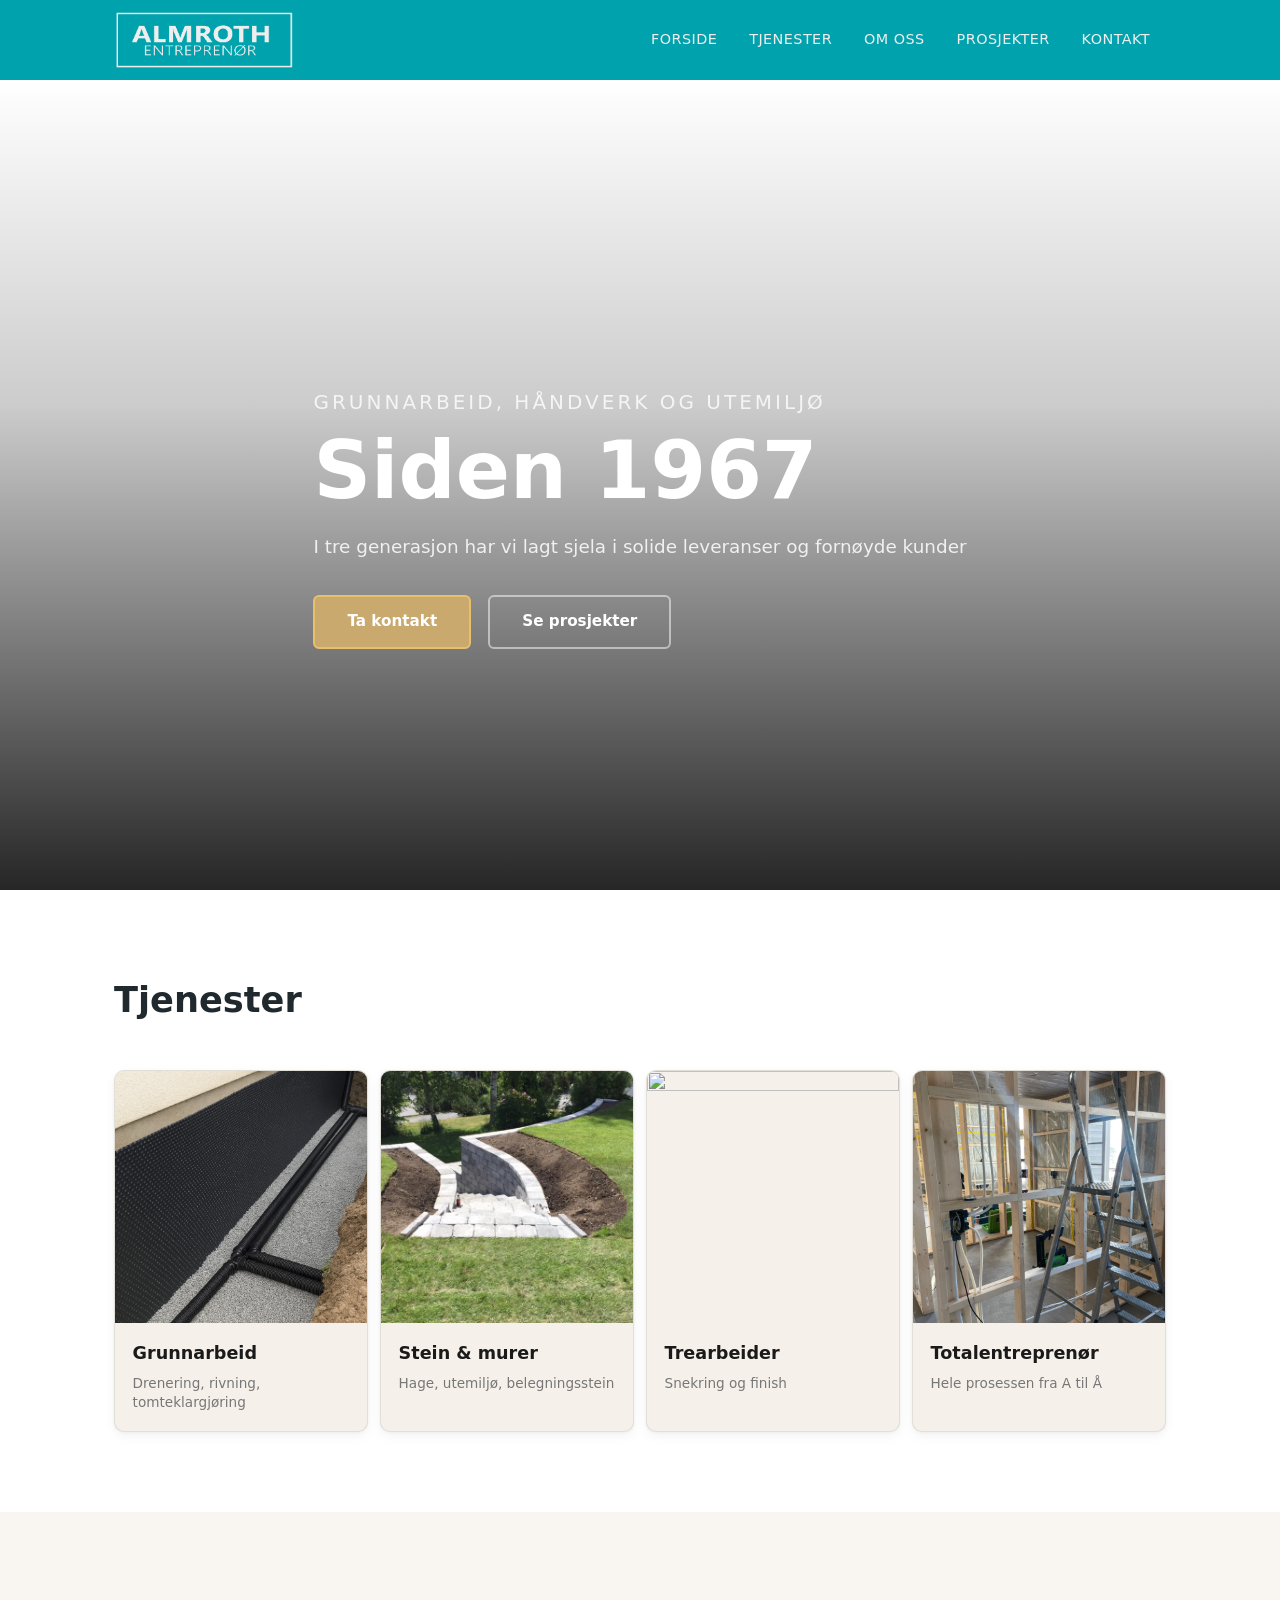
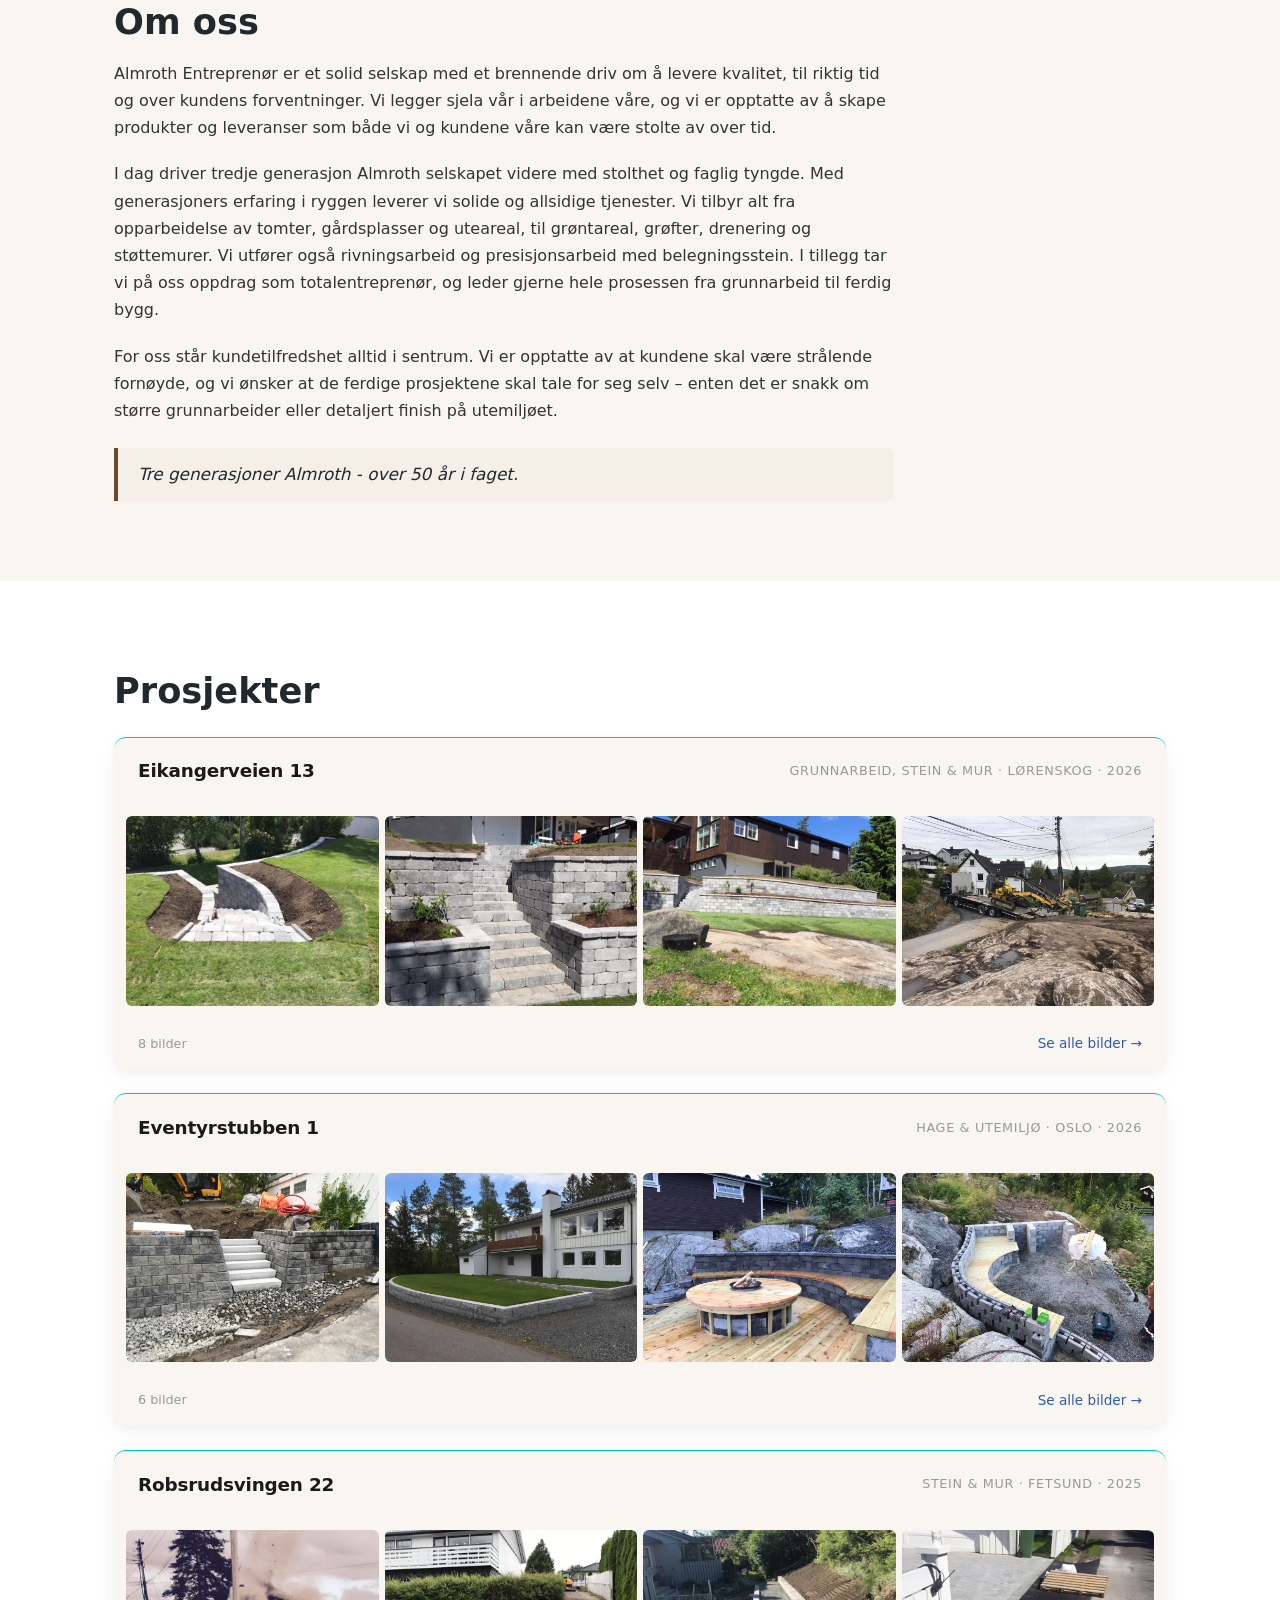
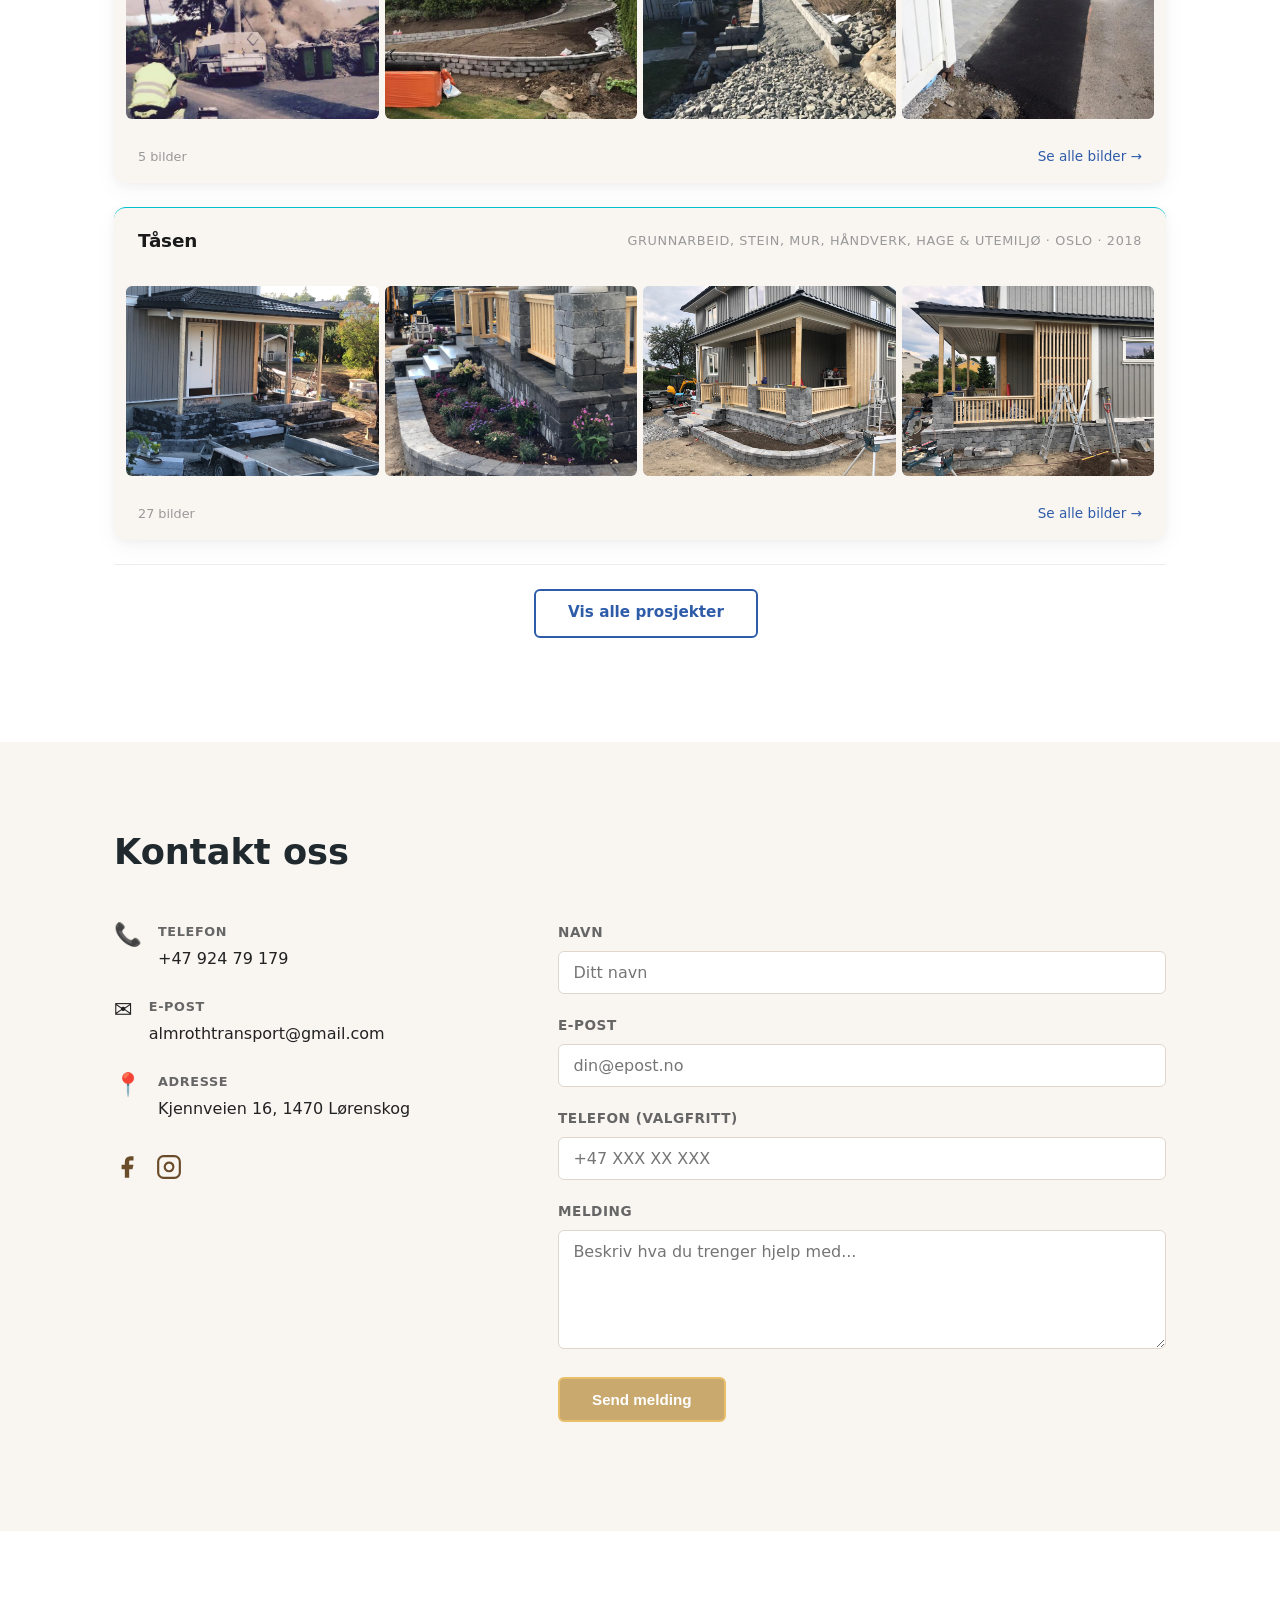
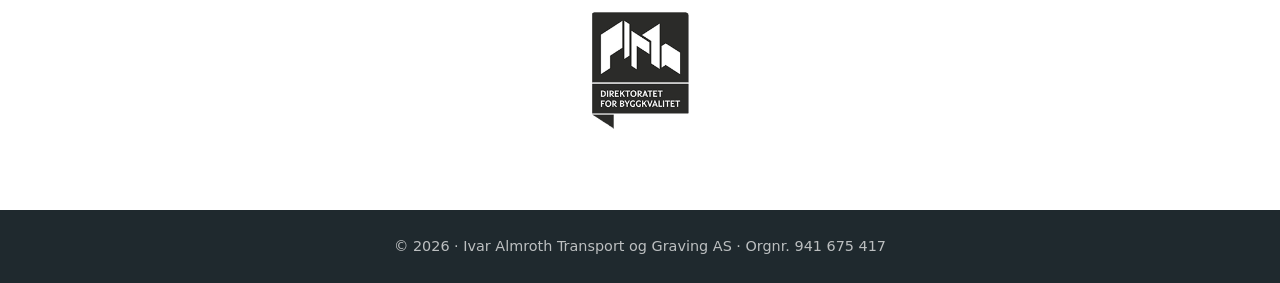
==== index.html @ 4f8df458 "småendringer servicekort" ====
<!DOCTYPE html>
<html lang="no">
<head>
  <meta charset="UTF-8" />
  <meta name="viewport" content="width=device-width, initial-scale=1.0" />
  <meta name="description" content="Almroth Entreprenør – Med over 50 år i faget" />
  <link rel="icon" type="image/png" href="favicon.png" />
  <title>Almroth Entreprenør</title>
  <link rel="stylesheet" href="style.css" />
</head>
<body>

  <div id="top" style="position:absolute;top:0;"></div>
  <header>
    <nav class="nav-inner">
      <a href="#top" class="logo-link">
        <img src="images/logo.png" alt="Almroth Entreprenør" class="logo" />
      </a>
      <button class="nav-toggle" aria-label="Åpne meny" aria-expanded="false">
        <span></span><span></span><span></span>
      </button>
      <ul class="nav-links">
        <li><a href="#top">Forside</a></li>
        <li><a href="#tjenester">Tjenester</a></li>
        <li><a href="#om-oss">Om oss</a></li>
        <li><a href="#prosjekter">Prosjekter</a></li>
        <li><a href="#kontakt">Kontakt</a></li>
      </ul>
    </nav>
  </header>

  <section class="hero">
    <div class="hero-overlay"></div>
    <div class="hero-content" style="padding-top: 6rem;">
      <p class="hero-sub">Grunnarbeid, håndverk og utemiljø</p>
      <h1>Siden 1967</h1>
      <p class="hero-desc">I tre generasjon har vi lagt sjela i solide leveranser og fornøyde kunder</p>
      <a href="#kontakt" class="btn">Ta kontakt</a>
      <a href="#prosjekter" class="btn btn-ghost">Se prosjekter</a>
    </div>
  </section>

  <section id="tjenester" class="section">
    <div class="container">
      <h2 class="section-title">Tjenester</h2>
      <div class="services-grid">
        <div class="service-card">
          <img src="images/tjeneste-drenering.jpg" alt="" />
          <div class="service-card-body">
            <h3>Grunnarbeid</h3>
            <p>Drenering, rivning, tomteklargjøring</p>
          </div>
        </div>
        <div class="service-card">
          <img src="images/tjeneste-steinogmurer.jpg" alt="" />
          <div class="service-card-body">
            <h3>Stein & murer</h3>
            <p>Hage, utemiljø, belegningsstein</p>
          </div>
        </div>
        <div class="service-card">
          <img src="images/tjeneste-trearbeider.jpg" alt="" />
          <div class="service-card-body">
            <h3>Trearbeider</h3>
            <p>Snekring og finish</p>
          </div>
        </div>
        <div class="service-card">
          <img src="images/tjeneste-totalentreprenor.jpg" alt="" />
          <div class="service-card-body">
            <h3>Totalentreprenør</h3>
            <p>Hele prosessen fra A til Å</p>
          </div>
        </div>
      </div>
  </section>

  <section id="om-oss" class="section section-alt">
    <div class="container">
      <h2 class="section-title">Om oss</h2>
      <div class="about-text">
        <p>Almroth Entreprenør er et solid selskap med et brennende driv om å levere kvalitet, til riktig tid og over kundens forventninger. Vi legger sjela vår i arbeidene våre, og vi er opptatte av å skape produkter og leveranser som både vi og kundene våre kan være stolte av over tid.</p>
        <p>I dag driver tredje generasjon Almroth selskapet videre med stolthet og faglig tyngde. Med generasjoners erfaring i ryggen leverer vi solide og allsidige tjenester. Vi tilbyr alt fra opparbeidelse av tomter, gårdsplasser og uteareal, til grøntareal, grøfter, drenering og støttemurer. Vi utfører også rivningsarbeid og presisjonsarbeid med belegningsstein. I tillegg tar vi på oss oppdrag som totalentreprenør, og leder gjerne hele prosessen fra grunnarbeid til ferdig bygg.</p>
        <p>For oss står kundetilfredshet alltid i sentrum. Vi er opptatte av at kundene skal være strålende fornøyde, og vi ønsker at de ferdige prosjektene skal tale for seg selv – enten det er snakk om større grunnarbeider eller detaljert finish på utemiljøet.</p>
        <blockquote>Tre generasjoner Almroth - over 50 år i faget.</blockquote>
      </div>
    </div>
  </section>

  <section id="prosjekter" class="section">
    <div class="container">
      <h2 class="section-title">Prosjekter</h2>
      <!-- <p class="section-sub">Utvalgte prosjekter – klikk for å se alle bilder</p> -->
      <div class="gallery" id="gallery" data-limit="4"></div>
    </div>
  </section>

  <div class="lightbox" id="lightbox" role="dialog" aria-modal="true" aria-label="Bildegalleri">
    <button class="lightbox-close" id="lb-close" aria-label="Lukk">&times;</button>
    <button class="lightbox-prev" id="lb-prev" aria-label="Forrige">&#8592;</button>
    <button class="lightbox-next" id="lb-next" aria-label="Neste">&#8594;</button>
    <div class="lightbox-img-wrap">
      <img src="" alt="" id="lb-img" />
    </div>
    <p class="lightbox-counter" id="lb-counter"></p>
  </div>

  <section id="kontakt" class="section section-alt">
    <div class="container">
      <h2 class="section-title">Kontakt oss</h2>

      <div class="contact-grid">
        <div class="contact-info">
          <div class="contact-item">
            <span class="contact-icon">📞</span>
            <div>
              <strong>Telefon</strong>
              <a href="tel:+4792021289">+47 924 79 179</a>
            </div>
          </div>
          <div class="contact-item">
            <span class="contact-icon">✉️</span>
            <div>
              <strong>E-post</strong>
              <a href="mailto:almrothtransport@gmail.com">almrothtransport@gmail.com</a>
            </div>
          </div>
          <div class="contact-item">
            <span class="contact-icon">📍</span>
            <div>
              <strong>Adresse</strong>
              <span>Kjennveien 16, 1470 Lørenskog</span>
            </div>
          </div>
          <div class="social-links">
            <a href="https://www.facebook.com/Ivar-Almroth-TransportGraving-AS-516484105173394/" target="_blank" rel="noopener" aria-label="Facebook">
              <svg viewBox="0 0 24 24" width="26" height="26" fill="currentColor"><path d="M18 2h-3a5 5 0 0 0-5 5v3H7v4h3v8h4v-8h3l1-4h-4V7a1 1 0 0 1 1-1h3z"/></svg>
            </a>
            <a href="https://www.facebook.com/Ivar-Almroth-TransportGraving-AS-516484105173394/" target="_blank" rel="noopener" aria-label="Instagram">
              <svg viewBox="0 0 24 24" width="26" height="26" fill="none" stroke="currentColor" stroke-width="2"><rect x="2" y="2" width="20" height="20" rx="5"/><path d="M16 11.37A4 4 0 1 1 12.63 8 4 4 0 0 1 16 11.37z"/><line x1="17.5" y1="6.5" x2="17.51" y2="6.5"/></svg>
            </a>
          </div>
        </div>

        <form class="contact-form" id="contact-form"
              action="https://formspree.io/f/xkoerqbj"
              method="POST">
          <div class="form-group">
            <label for="name">Navn</label>
            <input type="text" id="name" name="name" required placeholder="Ditt navn" />
          </div>
          <div class="form-group">
            <label for="email">E-post</label>
            <input type="email" id="email" name="email" required placeholder="din@epost.no" />
          </div>
          <div class="form-group">
            <label for="phone">Telefon (valgfritt)</label>
            <input type="tel" id="phone" name="phone" placeholder="+47 XXX XX XXX" />
          </div>
          <div class="form-group">
            <label for="message">Melding</label>
            <textarea id="message" name="message" required rows="5"
              placeholder="Beskriv hva du trenger hjelp med..."></textarea>
  </div>
        <button type="submit" class="btn btn-full">Send melding</button>
          <p class="form-status" id="form-status"></p>
        </form>
      </div>

    </div>
  </section>

<section class="section" style="text-align: center;">
  <div class="container" style="display: flex; justify-content: center; align-items: center; gap: 2rem; flex-wrap: wrap;">
    <img src="images/DfB.png" alt="Direktoratet for Byggkvalitet"
         style="max-width: 100px; width: 100%; border-radius: 8px;" />
    <!-- <img src="images/miljofyrtarn.png" alt="Miljøfyrtårn"
         style="max-width: 100px; width: 100%; border-radius: 8px;" />
    <img src="images/gazelle.png" alt="Gazelle"
         style="max-width: 100px; width: 100%; border-radius: 8px;" /> -->
  </div>
</section>

  <footer class="footer">
    <div class="container">
      <p>&copy; <span id="year"></span> &middot; Ivar Almroth Transport og Graving AS &middot; Orgnr. 941 675 417</p>
    </div>
  </footer>

  <script src="gallery.js"></script>
  <script src="main.js"></script>
</body>
</html>
---- style.css ----
*, *::before, *::after { box-sizing: border-box; margin: 0; padding: 0; }

:root {
  --brown: #6b4c2a;
  --brown-dark: #1F292E;
  --brown-light: #f5efe8;
  --text: #222;
  --text-muted: #666;
  --bg-alt: #f9f6f2;
  --border: #e0d6cc;
  --radius: 6px;
  --max-w: 1100px;
}

html { scroll-behavior: smooth; }

body {
  font-family: 'Segoe UI', system-ui, sans-serif;
  color: var(--text);
  line-height: 1.7;
  font-size: 16px;
}

/* ── NAV ── */
header {
  position: sticky;
  top: 0;
  z-index: 100;
  background: #00A3AD; /*Tidl. #308287*/
  border-bottom: none;
}
.nav-inner {
  max-width: var(--max-w);
  margin: 0 auto;
  padding: 0 1.5rem;
  display: flex;
  align-items: center;
  gap: 2rem;
  height: 80px;
}
.logo { height: 60px; width: auto; display: block; }
.nav-links {
  display: flex;
  gap: 0;
  list-style: none;
  margin-left: auto;
}
.nav-links a {
  display: block;
  padding: 0.5rem 1rem;
  text-decoration: none;
  color: #eeeeee;
  font-size: 0.9rem;
  font-weight: 500;
  letter-spacing: 0.03em;
  text-transform: uppercase;
  border-bottom: 2px solid transparent;
  transition: color 0.2s, border-color 0.2s;
}
.nav-links a:hover { color: #fff; }
.nav-links a.active {
  color: #fff;
  border-bottom-color: #e8c06b ;
}
.nav-toggle {
  display: none;
  flex-direction: column;
  gap: 5px;
  background: none;
  border: none;
  cursor: pointer;
  margin-left: auto;
  padding: 4px;
}
.nav-toggle span {
  display: block;
  width: 24px;
  height: 2px;
  background: var(--text);
  border-radius: 2px;
  transition: all 0.3s;
}

/* ── HERO ── */
.hero {
  position: relative;
  min-height: 90vh;
  display: flex;
  align-items: center;
  background: url('images/hero.png') center/cover no-repeat;
  background-attachment: fixed;
}
.hero-overlay {
  position: absolute;
  inset: 0;
  background: linear-gradient(to top, rgba(0,0,0,0.85) 0%, rgba(0,0,0,0.2) 60%, rgba(0,0,0,0.0) 100%);
}
.hero-content {
  position: relative;
  z-index: 1;
  max-width: var(--max-w);
  margin: 0 auto;
  padding: 2rem 1.5rem;
  color: #fff;
}
.hero-sub {
  font-size: 1.25rem;
  letter-spacing: 0.15em;
  text-transform: uppercase;
  opacity: 0.8;
  margin-bottom: 0.5rem;
}
.hero-content h1 {
  font-size: clamp(2.5rem, 7vw, 5rem);
  font-weight: 700;
  line-height: 1.1;
  margin-bottom: 1rem;
}
.hero-desc {
  font-size: 1.15rem;
  opacity: 0.85;
  margin-bottom: 2rem;
}

/* ── BUTTONS ── */
.btn {
  display: inline-block;
  padding: 0.75rem 2rem;
  background: #c9a96e;
  color: #fff;
  text-decoration: none;
  border-radius: var(--radius);
  font-weight: 600;
  font-size: 0.95rem;
  border: 2px solid #e8c06b;
  cursor: pointer;
  transition: background 0.2s, transform 0.1s;
}
.btn:hover { background: #b8935a; border-color: #b8935a; }

.btn-ghost {
  background: transparent;
  color: #fff;
  border-color: rgba(255,255,255,0.5);
  margin-left: 0.75rem;
}
.btn-ghost:hover {
  background: rgba(255,255,255,0.1);
  border-color: rgba(255,255,255,0.8);
}

/* ── SECTIONS ── */
.section { padding: 5rem 0; }
.section-alt { background: var(--bg-alt); }
.container { max-width: var(--max-w); margin: 0 auto; padding: 0 1.5rem; }
.section-title {
  font-size: clamp(1.6rem, 3vw, 2.2rem);
  font-weight: 700;
  margin-bottom: 0.5rem;
  color: var(--brown-dark);
}
.section-sub {
  color: var(--text-muted);
  margin-bottom: 2.5rem;
  font-size: 0.95rem;
}

/* ── SERVICES ── */
.services-grid {
  display: grid;
  grid-template-columns: repeat(4, 1fr);
  gap: 12px;
  margin-top: 2.5rem;
}
.service-card {
  border-radius: 10px;
  overflow: hidden;
  background: #f5f1ea;
  border: 1px solid rgba(0,0,0,0.08);
  display: flex;
  flex-direction: column;
  transition: transform 0.2s, box-shadow 0.2s;
  box-shadow: 0 1px 3px rgba(0,0,0,0.04), 0 4px 12px rgba(0,0,0,0.05);
}
.service-card:hover {
  transform: translateY(-3px);
  box-shadow: 0 8px 20px rgba(0,0,0,0.08);
}
.service-card img {
  width: 100%;
  aspect-ratio: 1/1; /* var: 4/3 */
  object-fit: cover;
  display: block;
}
.service-card-body {
  padding: 1rem 1.1rem 1.2rem;
}
.service-card-body h3 {
  font-size: 1.1rem;
  font-weight: 600;
  color: #1a1a1a;
  margin: 0 0 0.3rem;
}
.service-card-body p {
  font-size: 0.85rem;
  color: #777;
  margin: 0;
  line-height: 1.4;
}

/* ── ABOUT ── */
.about-text { max-width: 780px; }
.about-text p { margin-bottom: 1.2rem; color: #333; }
blockquote {
  border-left: 4px solid var(--brown);
  padding: 0.75rem 1.25rem;
  margin-top: 1.5rem;
  font-style: italic;
  color: var(--brown-dark);
  background: var(--brown-light);
  border-radius: 0 var(--radius) var(--radius) 0;
  font-size: 1.05rem;
}

/* ── GALLERY ── */
.gallery {
  display: grid;
  grid-template-columns: repeat(auto-fill, minmax(240px, 1fr));
  gap: 12px;
  margin-top: 1rem;
}
.gallery-item {
  aspect-ratio: 4/3;
  overflow: hidden;
  border-radius: var(--radius);
  cursor: pointer;
  background: var(--border);
}
.gallery-item img {
  width: 100%;
  height: 100%;
  object-fit: cover;
  display: block;
  transition: transform 0.35s ease, opacity 0.2s;
}
.gallery-item:hover img { transform: scale(1.06); }

/* ── LIGHTBOX ── */
.lightbox {
  display: none;
  position: fixed;
  inset: 0;
  z-index: 1000;
  background: rgba(0,0,0,0.92);
  align-items: center;
  justify-content: center;
  flex-direction: column;
}
.lightbox.open { display: flex; }
.lightbox-img-wrap {
  max-width: 90vw;
  max-height: 80vh;
  display: flex;
  align-items: center;
  justify-content: center;
}
.lightbox-img-wrap img {
  max-width: 90vw;
  max-height: 80vh;
  object-fit: contain;
  border-radius: var(--radius);
}
.lightbox-close {
  position: absolute;
  top: 1rem; right: 1.5rem;
  background: none; border: none;
  color: #fff; font-size: 2.5rem;
  cursor: pointer; line-height: 1;
  opacity: 0.8;
}
.lightbox-close:hover { opacity: 1; }
.lightbox-prev, .lightbox-next {
  position: absolute;
  top: 50%; transform: translateY(-50%);
  background: rgba(255,255,255,0.15);
  border: none; color: #fff;
  font-size: 1.8rem;
  padding: 0.6rem 1rem;
  cursor: pointer;
  border-radius: var(--radius);
  transition: background 0.2s;
}
.lightbox-prev:hover, .lightbox-next:hover { background: rgba(255,255,255,0.3); }
.lightbox-prev { left: 1rem; }
.lightbox-next { right: 1rem; }
.lightbox-counter {
  color: rgba(255,255,255,0.6);
  font-size: 0.9rem;
  margin-top: 0.75rem;
}

/* ── CONTACT ── */
.contact-grid {
  display: grid;
  grid-template-columns: 1fr 1.6fr;
  gap: 4rem;
  margin-top: 2.5rem;
}
.contact-info { display: flex; flex-direction: column; gap: 1.5rem; }
.contact-item { display: flex; align-items: flex-start; gap: 1rem; }
.contact-icon { font-size: 1.4rem; line-height: 1; margin-top: 2px; }
.contact-item strong { display: block; font-size: 0.8rem; text-transform: uppercase; letter-spacing: 0.05em; color: var(--text-muted); margin-bottom: 2px; }
.contact-item a, .contact-item span { color: var(--text); text-decoration: none; }
.contact-item a:hover { color: var(--brown); }
.social-links { display: flex; gap: 1rem; margin-top: 0.5rem; }
.social-links a { color: var(--brown); transition: opacity 0.2s; }
.social-links a:hover { opacity: 0.7; }

.form-group { margin-bottom: 1.25rem; }
.form-group label {
  display: block;
  font-size: 0.85rem;
  font-weight: 600;
  margin-bottom: 0.4rem;
  color: var(--text-muted);
  text-transform: uppercase;
  letter-spacing: 0.04em;
}
.form-group input,
.form-group textarea {
  width: 100%;
  padding: 0.7rem 0.9rem;
  border: 1px solid var(--border);
  border-radius: var(--radius);
  font-size: 1rem;
  font-family: inherit;
  background: #fff;
  transition: border-color 0.2s;
  resize: vertical;
}
.form-group input:focus,
.form-group textarea:focus {
  outline: none;
  border-color: var(--brown);
  box-shadow: 0 0 0 3px rgba(107,76,42,0.12);
}
.form-status {
  margin-top: 0.75rem;
  font-size: 0.9rem;
  color: green;
  min-height: 1.2em;
}
.form-status.error { color: #c0392b; }

/* ── FOOTER ── */
.footer {
  background: var(--brown-dark);
  color: rgba(255,255,255,0.7);
  text-align: center;
  padding: 1.5rem;
  font-size: 0.9rem;
}

/* ── MOBILE ── */
@media (max-width: 768px) {
  .nav-toggle { display: flex; }
  .nav-links {
    display: none;
    flex-direction: column;
    position: absolute;
    top: 80px; left: 0; right: 0;
    background: #01c1cd;
    border-bottom: 1px solid var(--border);
    padding: 1rem 0;
  }
  .nav-links.open { display: flex; }
  .nav-links a { padding: 0.75rem 1.5rem; }

  .hero { background-attachment: scroll; }
  .contact-grid { grid-template-columns: 1fr; gap: 2.5rem; }
  .lightbox-prev { left: 0.25rem; }
  .lightbox-next { right: 0.25rem; }

  .services-grid { grid-template-columns: repeat(2, 1fr); }
  .service-card { aspect-ratio: 1/1; }
  .gallery { grid-template-columns: repeat(2, 1fr); }
}

/* ── PROSJEKTKORT ─────────────────────────────────────────────────────────── */
.project-card {
  border: none;
  border-radius: 12px;
  overflow: hidden;
  margin-bottom: 1.5rem;
  background: #f9f6f2;
  box-shadow: 0 2px 8px rgba(0,0,0,0.04), 0 8px 24px rgba(0,0,0,0.04);
  transition: transform 0.25s, box-shadow 0.25s;
  border-top: 1px solid #01c1cd; /* Tidl. #c9a96e; og 3x*/
}
.project-card:hover {
  transform: translateY(-3px);
  box-shadow: 0 4px 12px rgba(0,0,0,0.06), 0 16px 32px rgba(0,0,0,0.08);
}
.project-card-header {
  display: flex;
  align-items: center;
  justify-content: space-between;
  padding: 1.1rem 1.5rem;
  flex-wrap: wrap;
  gap: 0.5rem;
}
.project-card-name {
  font-size: 1.15rem;
  font-weight: 700;
  letter-spacing: -0.01em;
  color: #1a1a1a;
}
.project-card-meta {
  font-size: 0.8rem;
  color: #999;
  text-transform: uppercase;
  letter-spacing: 0.05em;
}
.project-thumbs {
  display: grid;
  grid-template-columns: repeat(4, 1fr);
  gap: 6px;
  padding: 0.75rem;
}
.project-thumb {
  aspect-ratio: 4/3;
  border-radius: 6px;
  overflow: hidden;
  display: block;
  background: #f0f0f0;
}
.project-thumb img {
  width: 100%;
  height: 100%;
  object-fit: cover;
  transition: transform 0.2s;
}
.project-thumb:hover img {
  transform: scale(1.04);
}
.project-thumb-empty {
  background: #f0f0f0;
}
.project-card-footer {
  display: flex;
  align-items: center;
  justify-content: space-between;
  padding: 0.9rem 1.5rem;
  background: #f9f6f2;
}
.project-img-count {
  font-size: 0.8rem;
  color: #999;
}
.project-see-all {
  font-size: 0.85rem;
  font-weight: 500;
  color: #2f5ca9;
  text-decoration: none;
}
.project-see-all:hover {
  text-decoration: underline;
}
.gallery-all-wrap {
  text-align: center;
  padding: 1.5rem 0 0.5rem;
  border-top: 1px solid rgba(0,0,0,0.07);
  margin-top: 0.5rem;
}

/* ── PROSJEKTSIDE / ALLE BILDER ───────────────────────────────────────────── */
.page-hero {
  background: #01c1cd; /* Tidl. #c9a96e og #01c1cd*/
  padding: 1.5rem 1.5rem 3rem; /* Tidl. 4rem, så 2.5rem */
  text-align: left;
}
.page-hero-inner {
  max-width: var(--max-w);
  margin: 0 auto;
}
.page-hero h1 {
  color: #fff;
  font-size: clamp(1.8rem, 5vw, 3rem);
  font-weight: 700;
  margin: 0 0 0.1rem; /* Tidl. 0 0 0.4rem; */
}
.page-hero p {
  color: rgba(255,255,255,0.75);
  font-size: 1rem;
  margin: 0;
}
.page-back {
  display: inline-flex;
  align-items: center;
  gap: 6px;
  font-size: 0.85rem;
  color: rgba(255,255,255,0.8);
  text-decoration: none;
  margin-bottom: 1rem;
}
.page-back:hover { color: #fff; }
.all-gallery-grid {
  display: grid;
  grid-template-columns: repeat(auto-fill, minmax(200px, 1fr));
  gap: 10px;
}
.all-gallery-grid .gallery-item {
  aspect-ratio: 4/3;
  border-radius: 6px;
  overflow: hidden;
  cursor: pointer;
  background: #f0f0f0;
}
.all-gallery-grid .gallery-item img {
  width: 100%;
  height: 100%;
  object-fit: cover;
  transition: transform 0.2s;
}
.all-gallery-grid .gallery-item:hover img {
  transform: scale(1.04);
}

@media (max-width: 600px) {
  .project-thumbs {
    grid-template-columns: repeat(2, 1fr);
  }
  .all-gallery-grid {
    grid-template-columns: repeat(2, 1fr);
  }
}

#gallery {
  display: block;
}

.gallery-all-wrap {
  padding: 1.5rem 0;
  text-align: center;
}
.gallery-all-wrap .btn-ghost {
  border: 2px solid #2f5ca8;
  color: #2f5ca8;
  padding: 0.6rem 2rem;
}
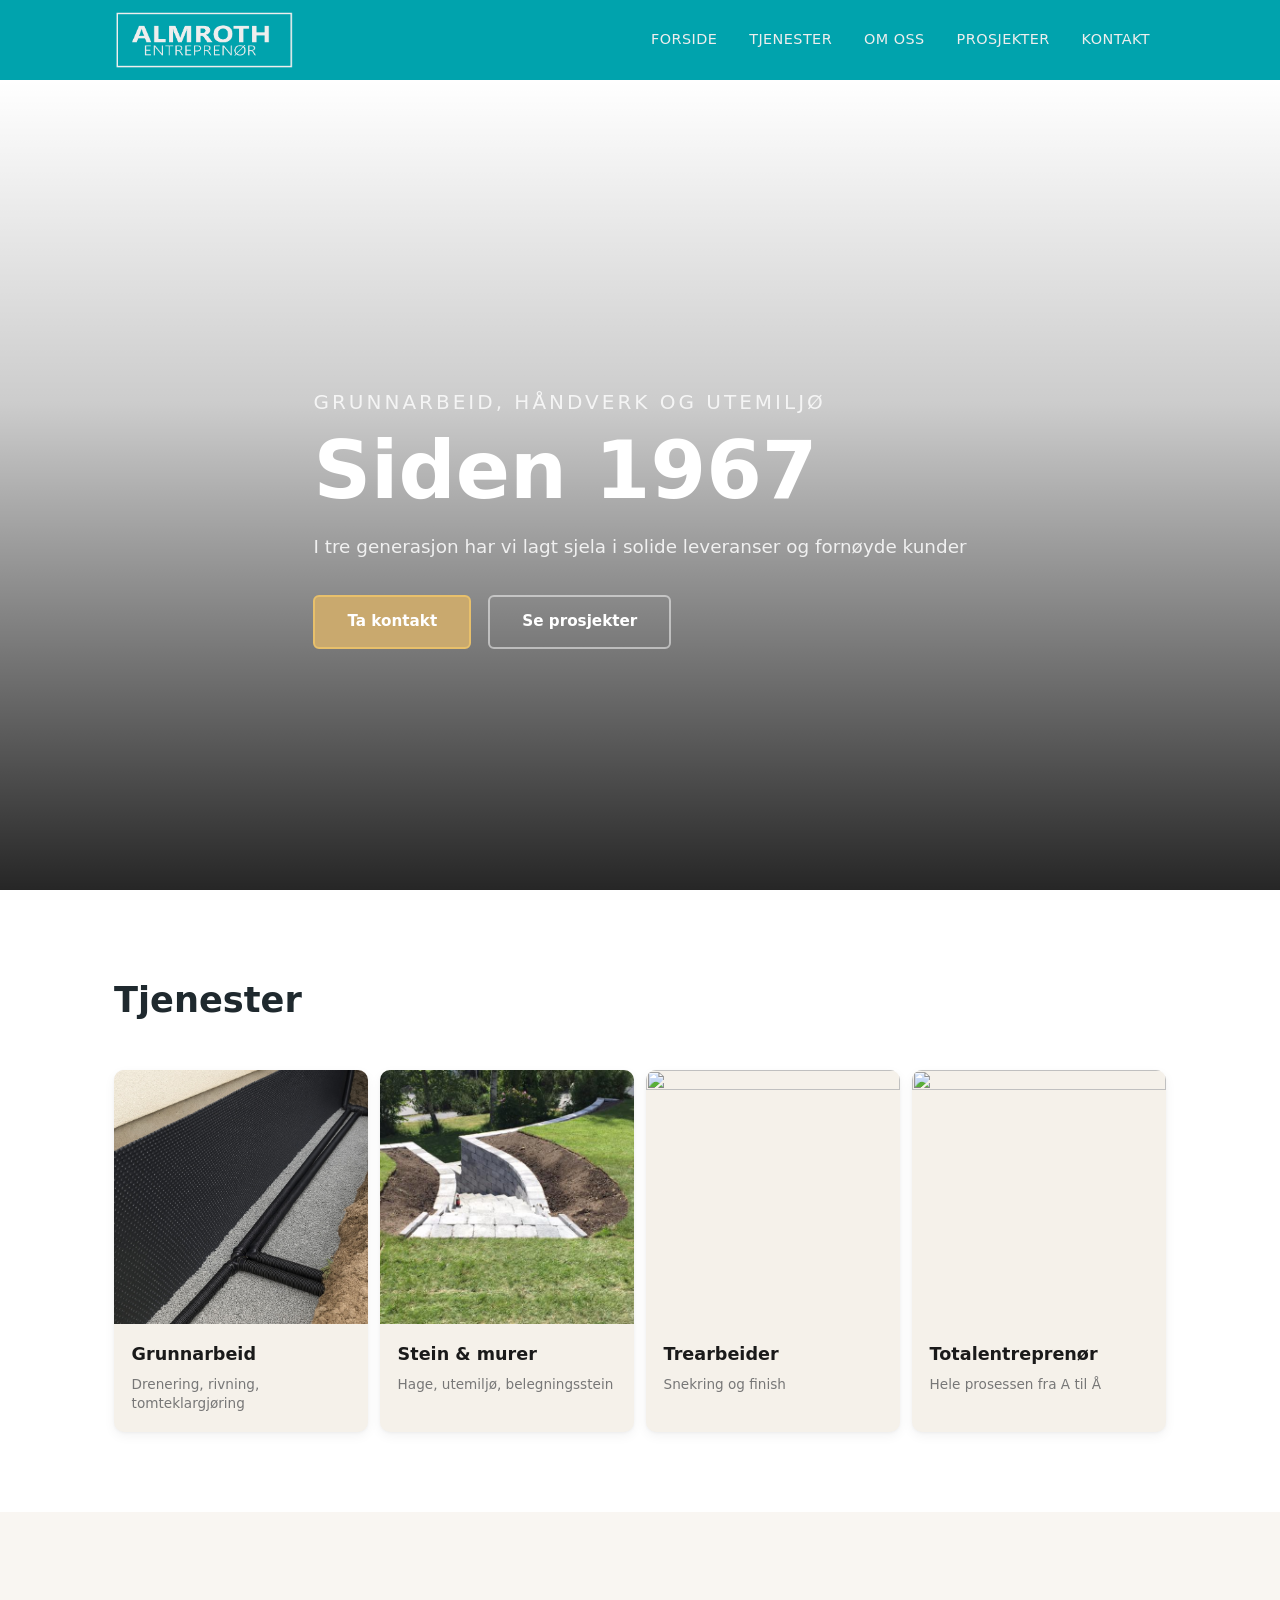
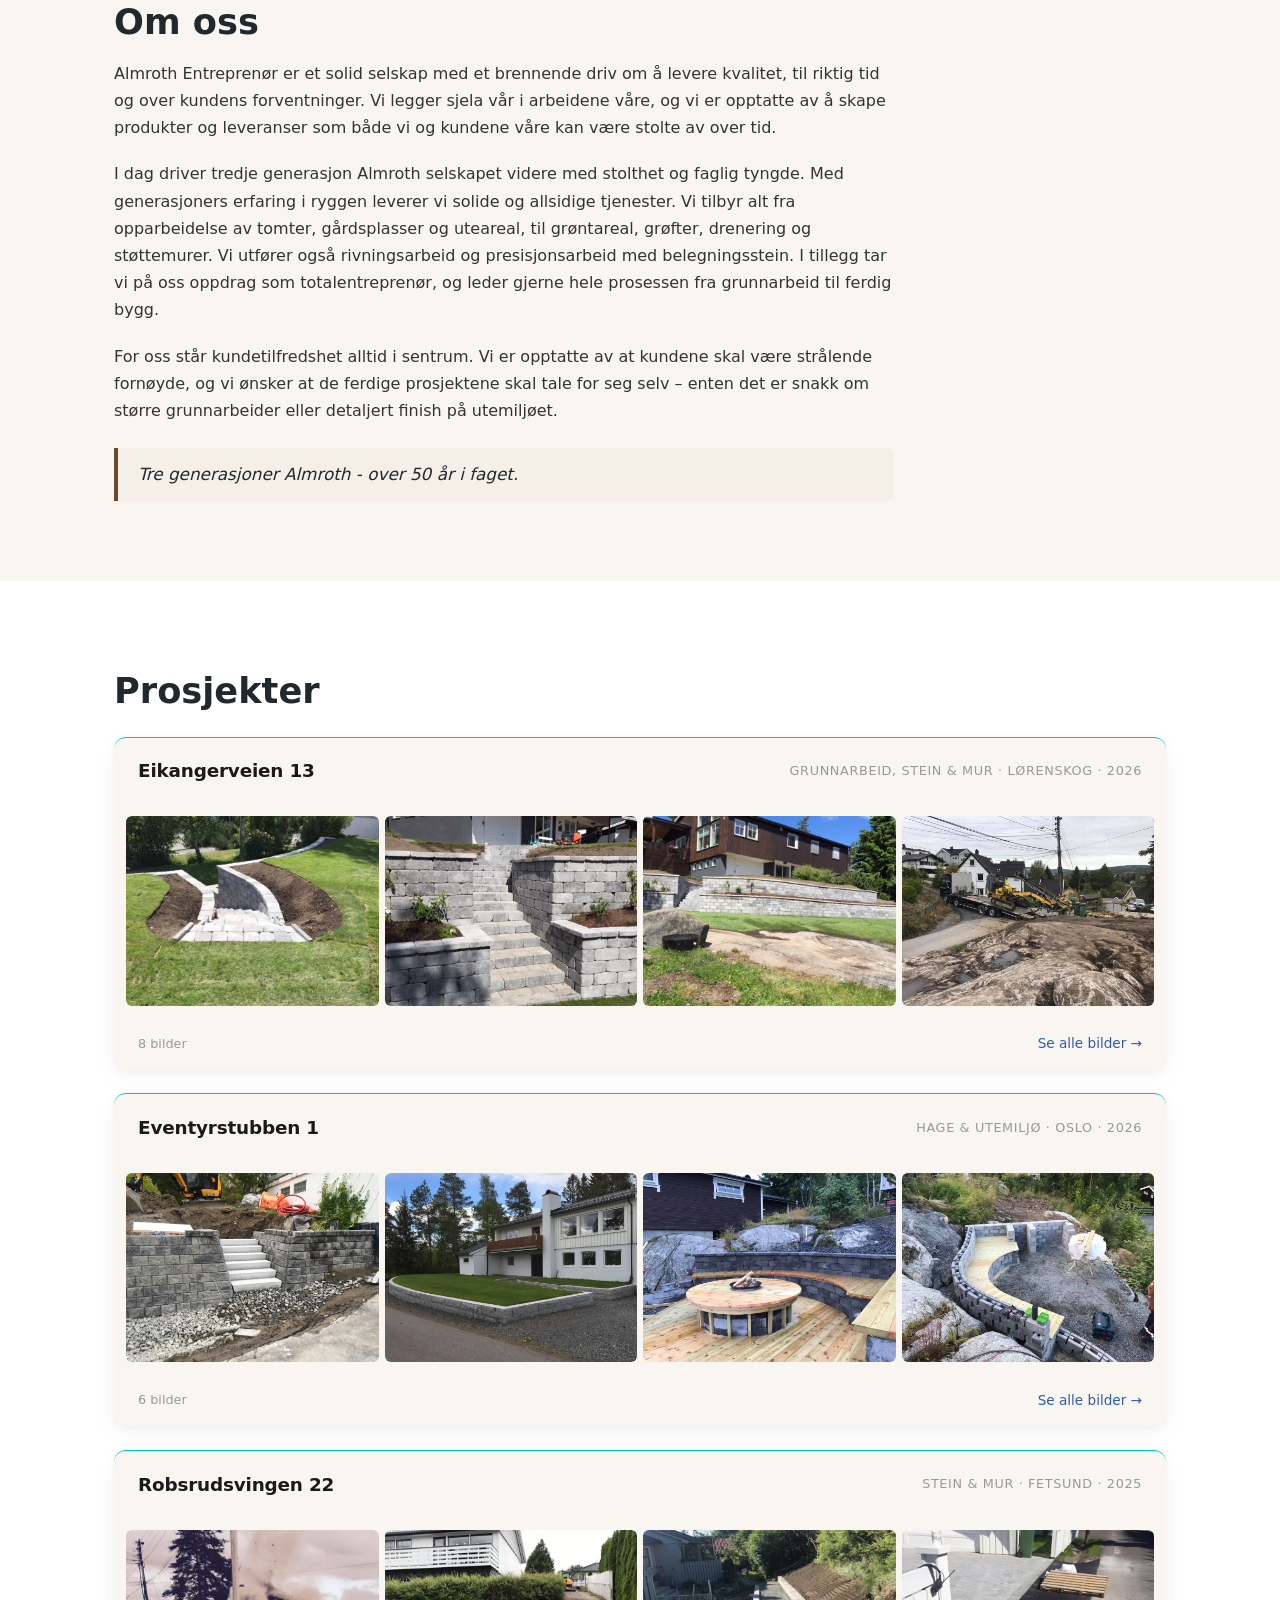
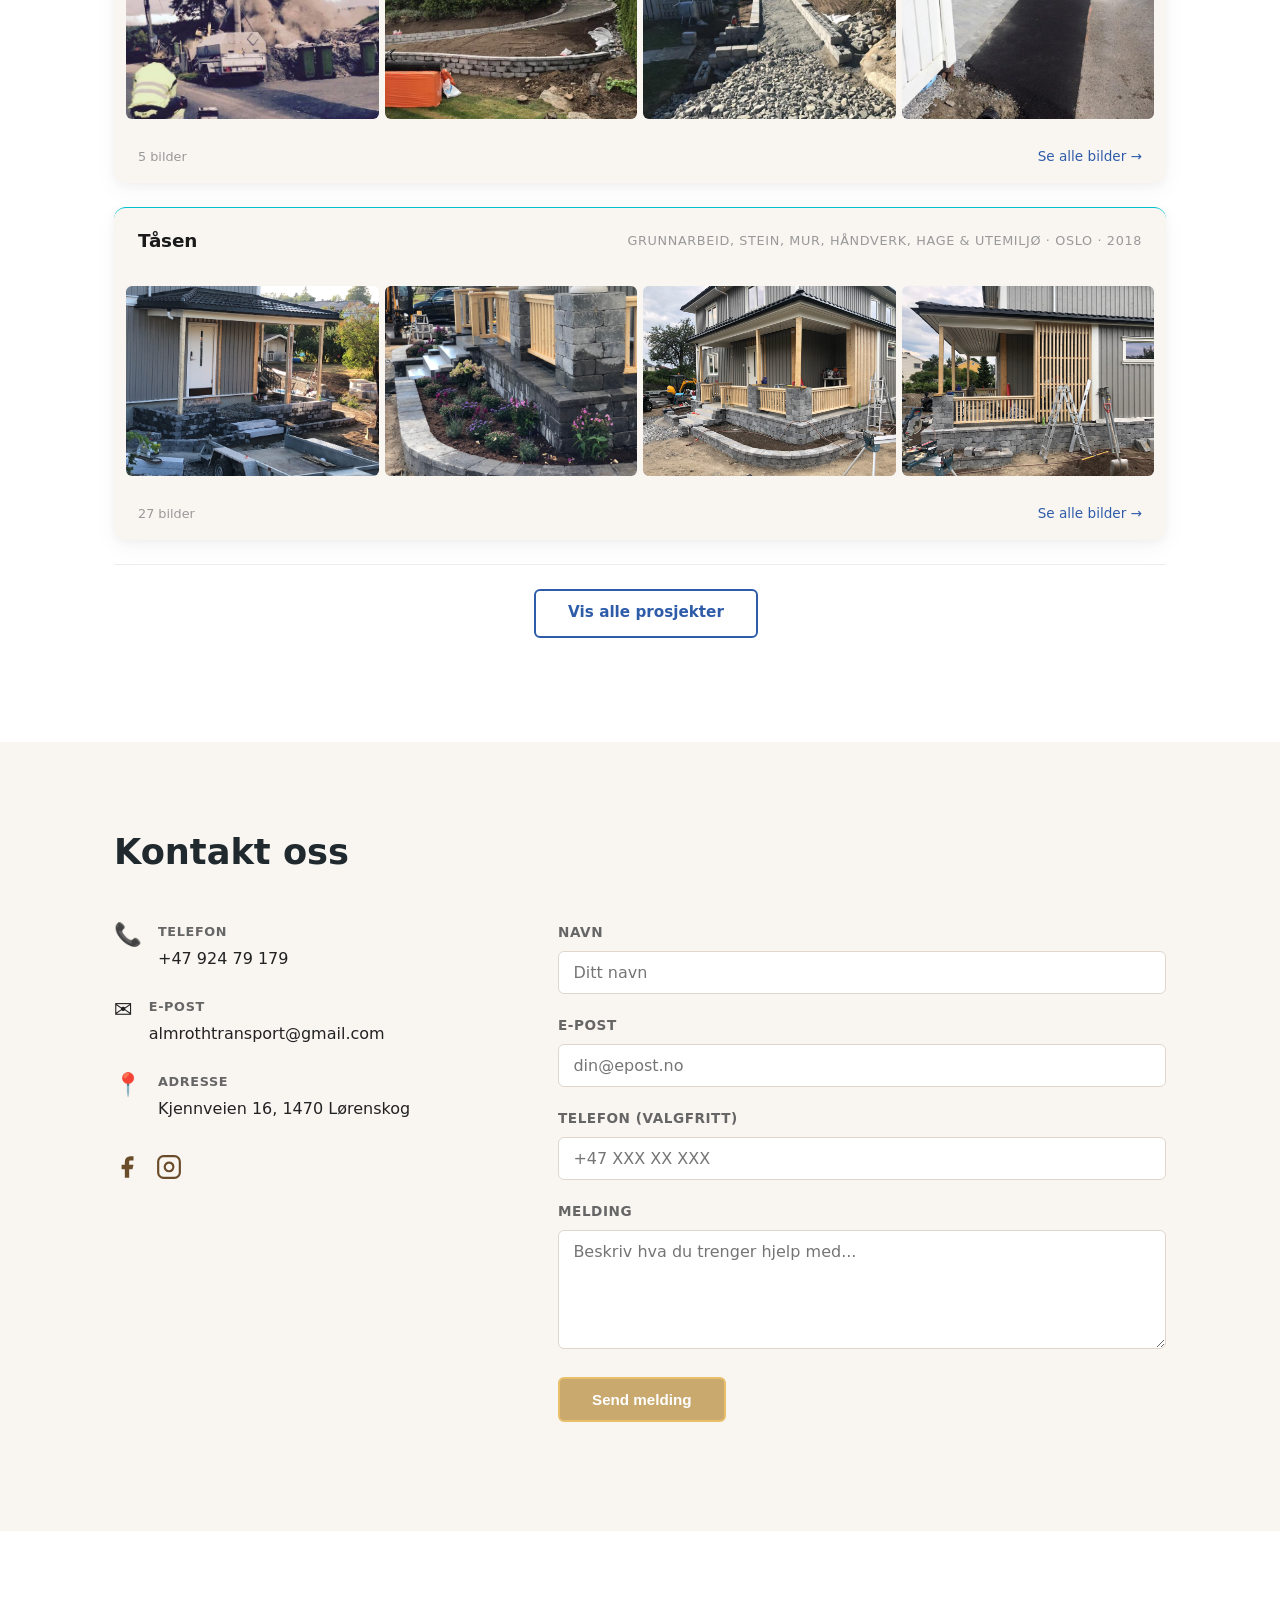
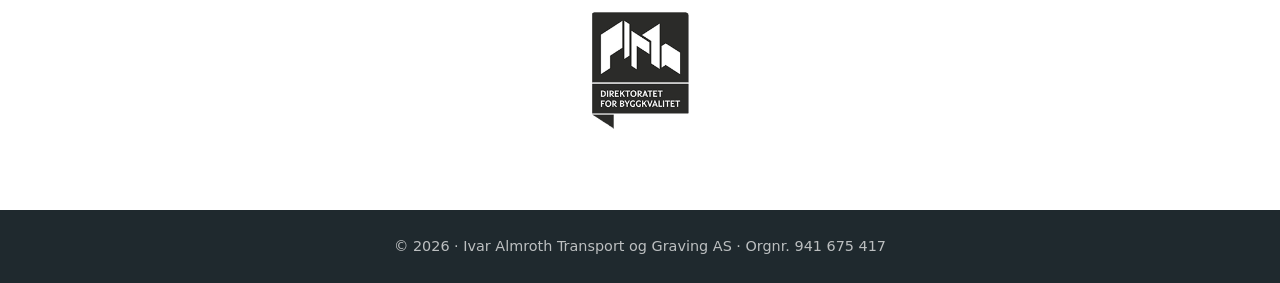
==== commit c67352b2: "endringer på servicekort" ====
--- a/index.html
+++ b/index.html
@@ -59,14 +59,14 @@
           </div>
         </div>
         <div class="service-card">
-          <img src="images/tjeneste-trearbeider.jpg" alt="" />
+          <img src="images/tjeneste-trearbeider.png" alt="" />
           <div class="service-card-body">
             <h3>Trearbeider</h3>
             <p>Snekring og finish</p>
           </div>
         </div>
         <div class="service-card">
-          <img src="images/tjeneste-totalentreprenor.jpg" alt="" />
+          <img src="images/tjeneste-totalentreprenor.png" alt="" />
           <div class="service-card-body">
             <h3>Totalentreprenør</h3>
             <p>Hele prosessen fra A til Å</p>
--- a/style.css
+++ b/style.css
@@ -176,7 +176,6 @@
   border-radius: 10px;
   overflow: hidden;
   background: #f5f1ea;
-  border: 1px solid rgba(0,0,0,0.08);
   display: flex;
   flex-direction: column;
   transition: transform 0.2s, box-shadow 0.2s;
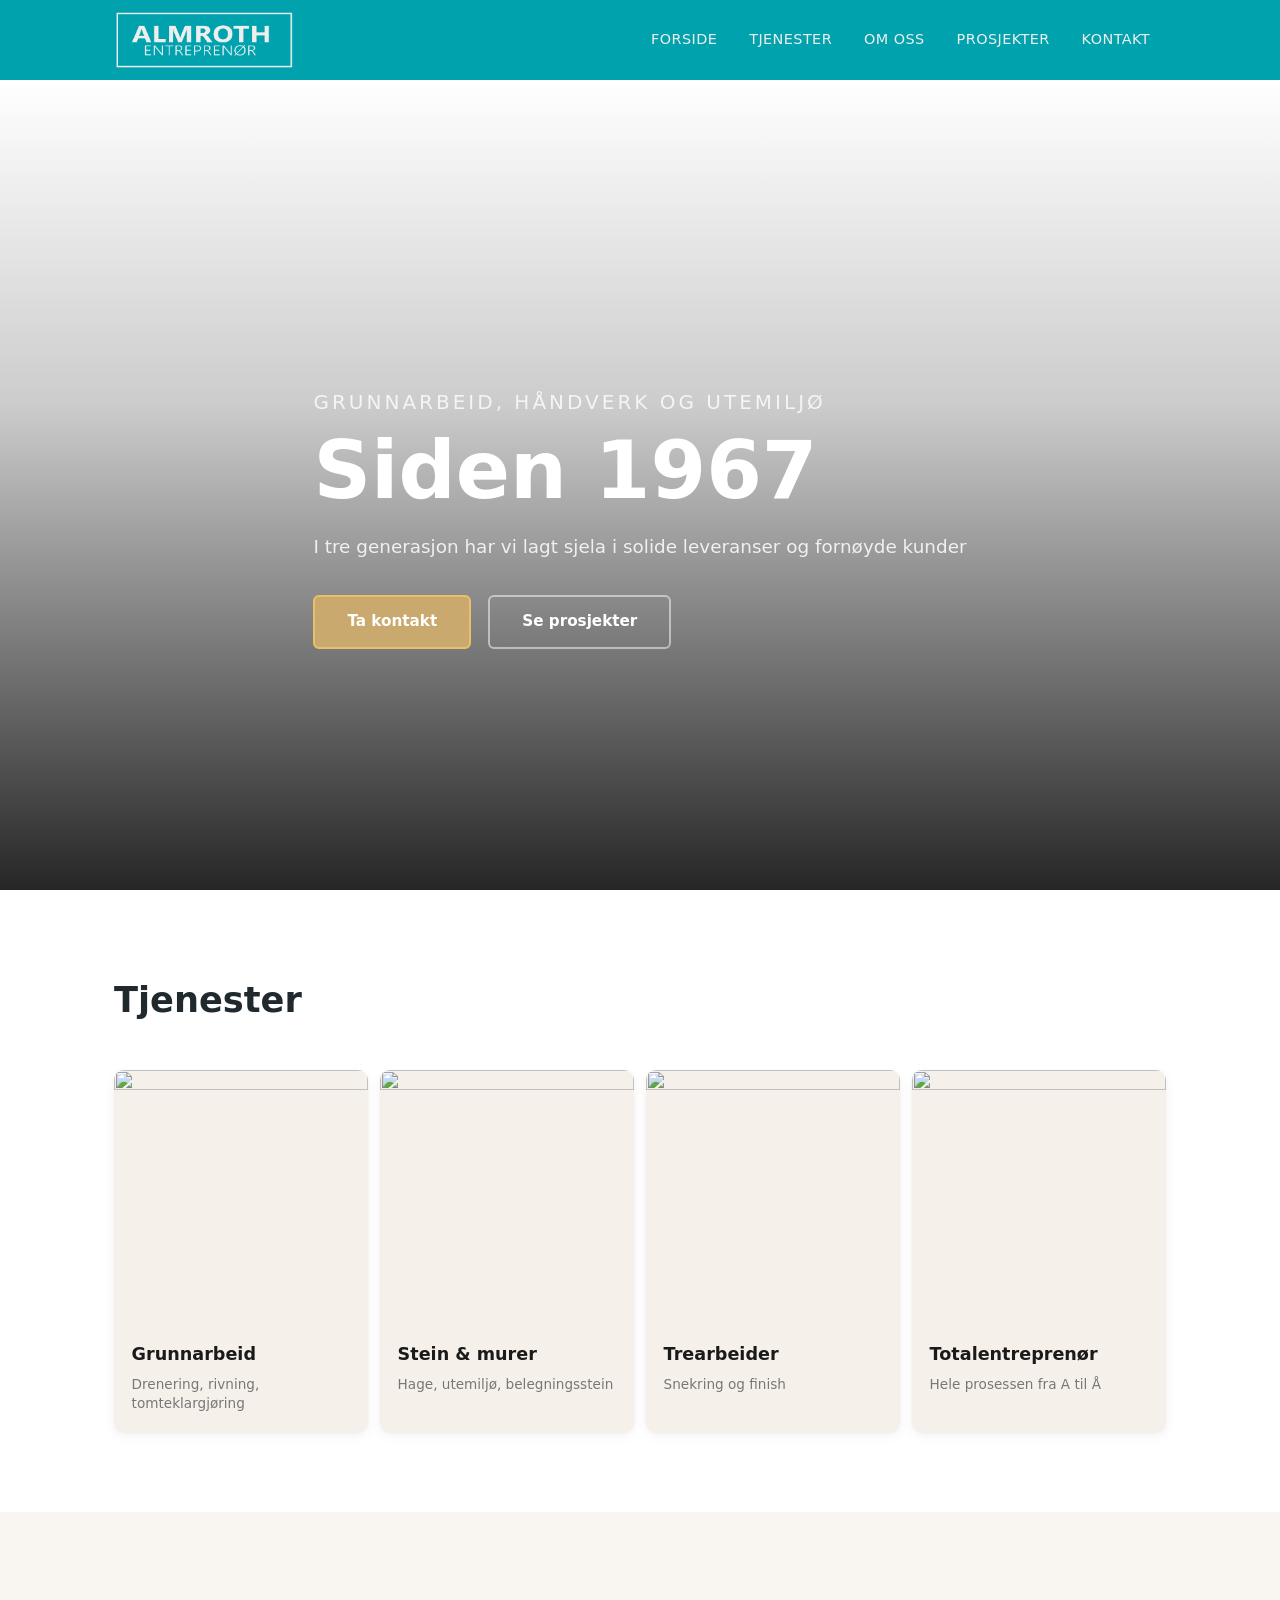
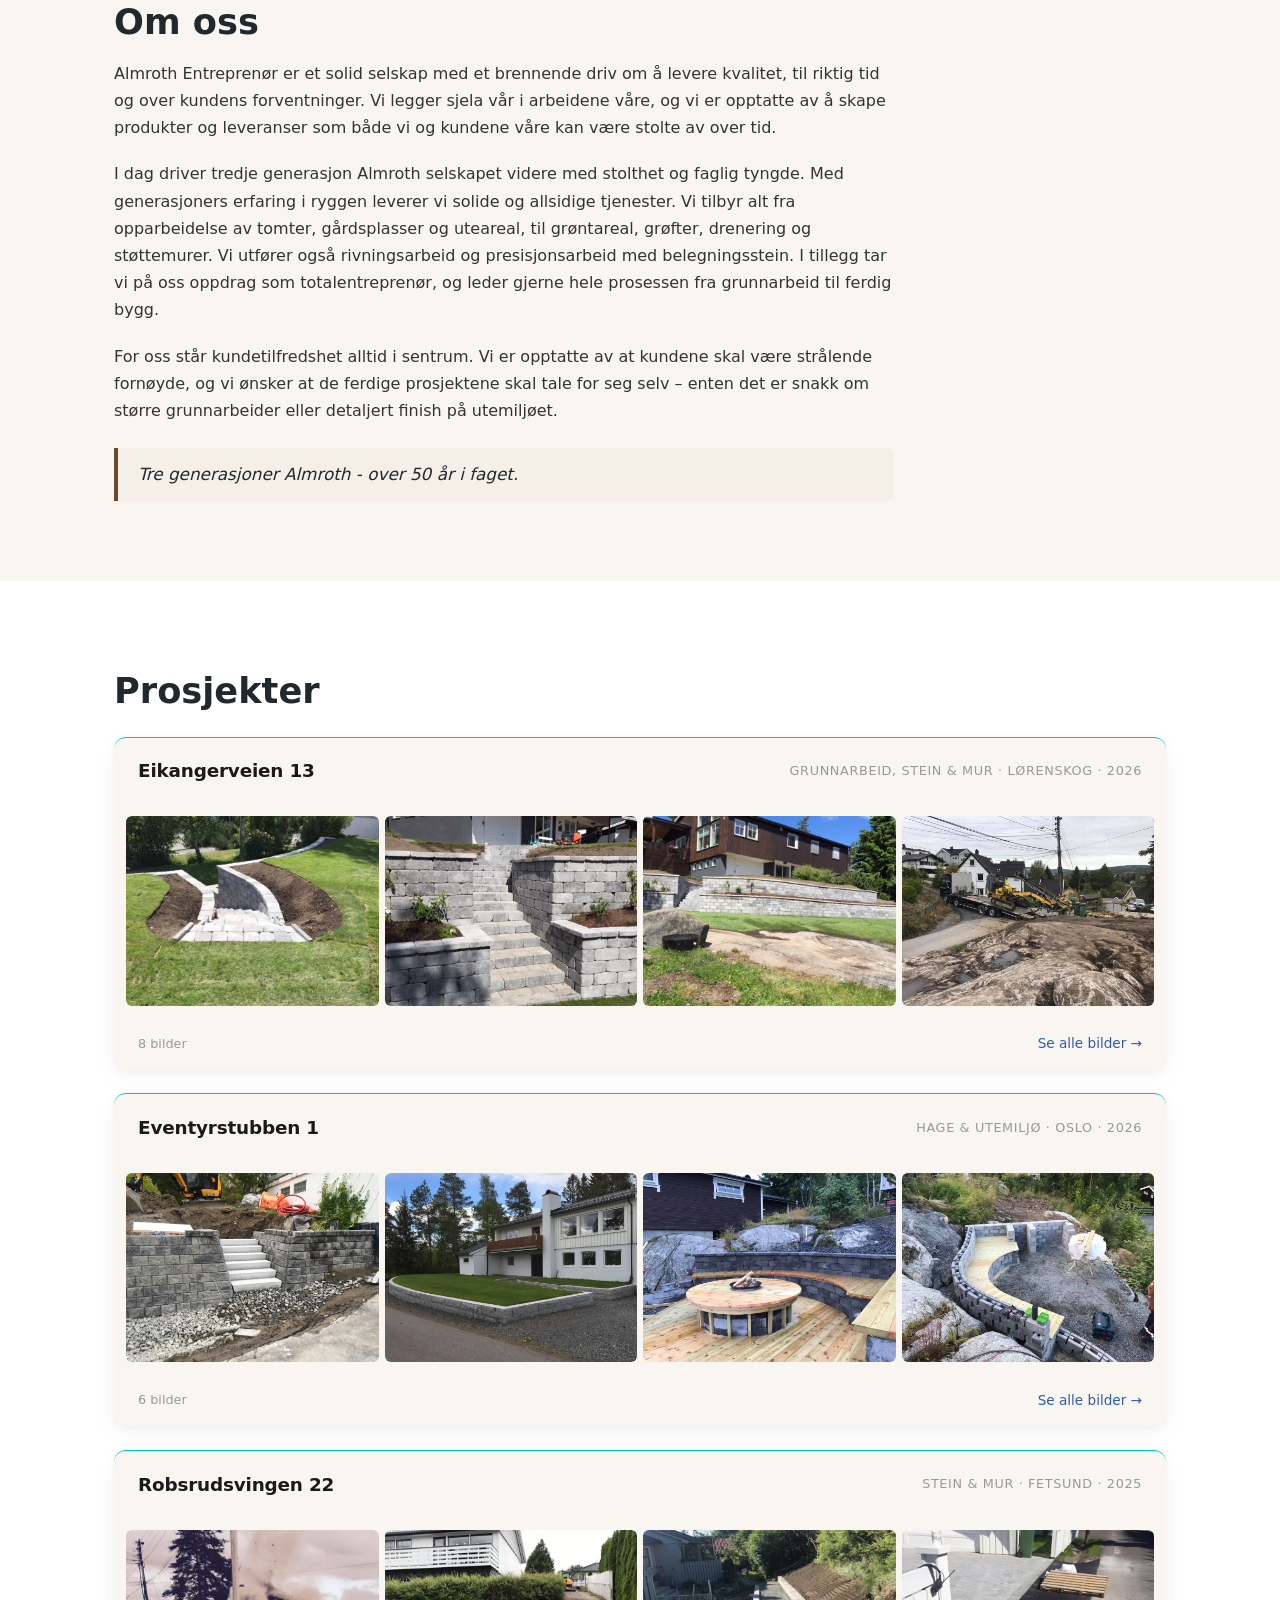
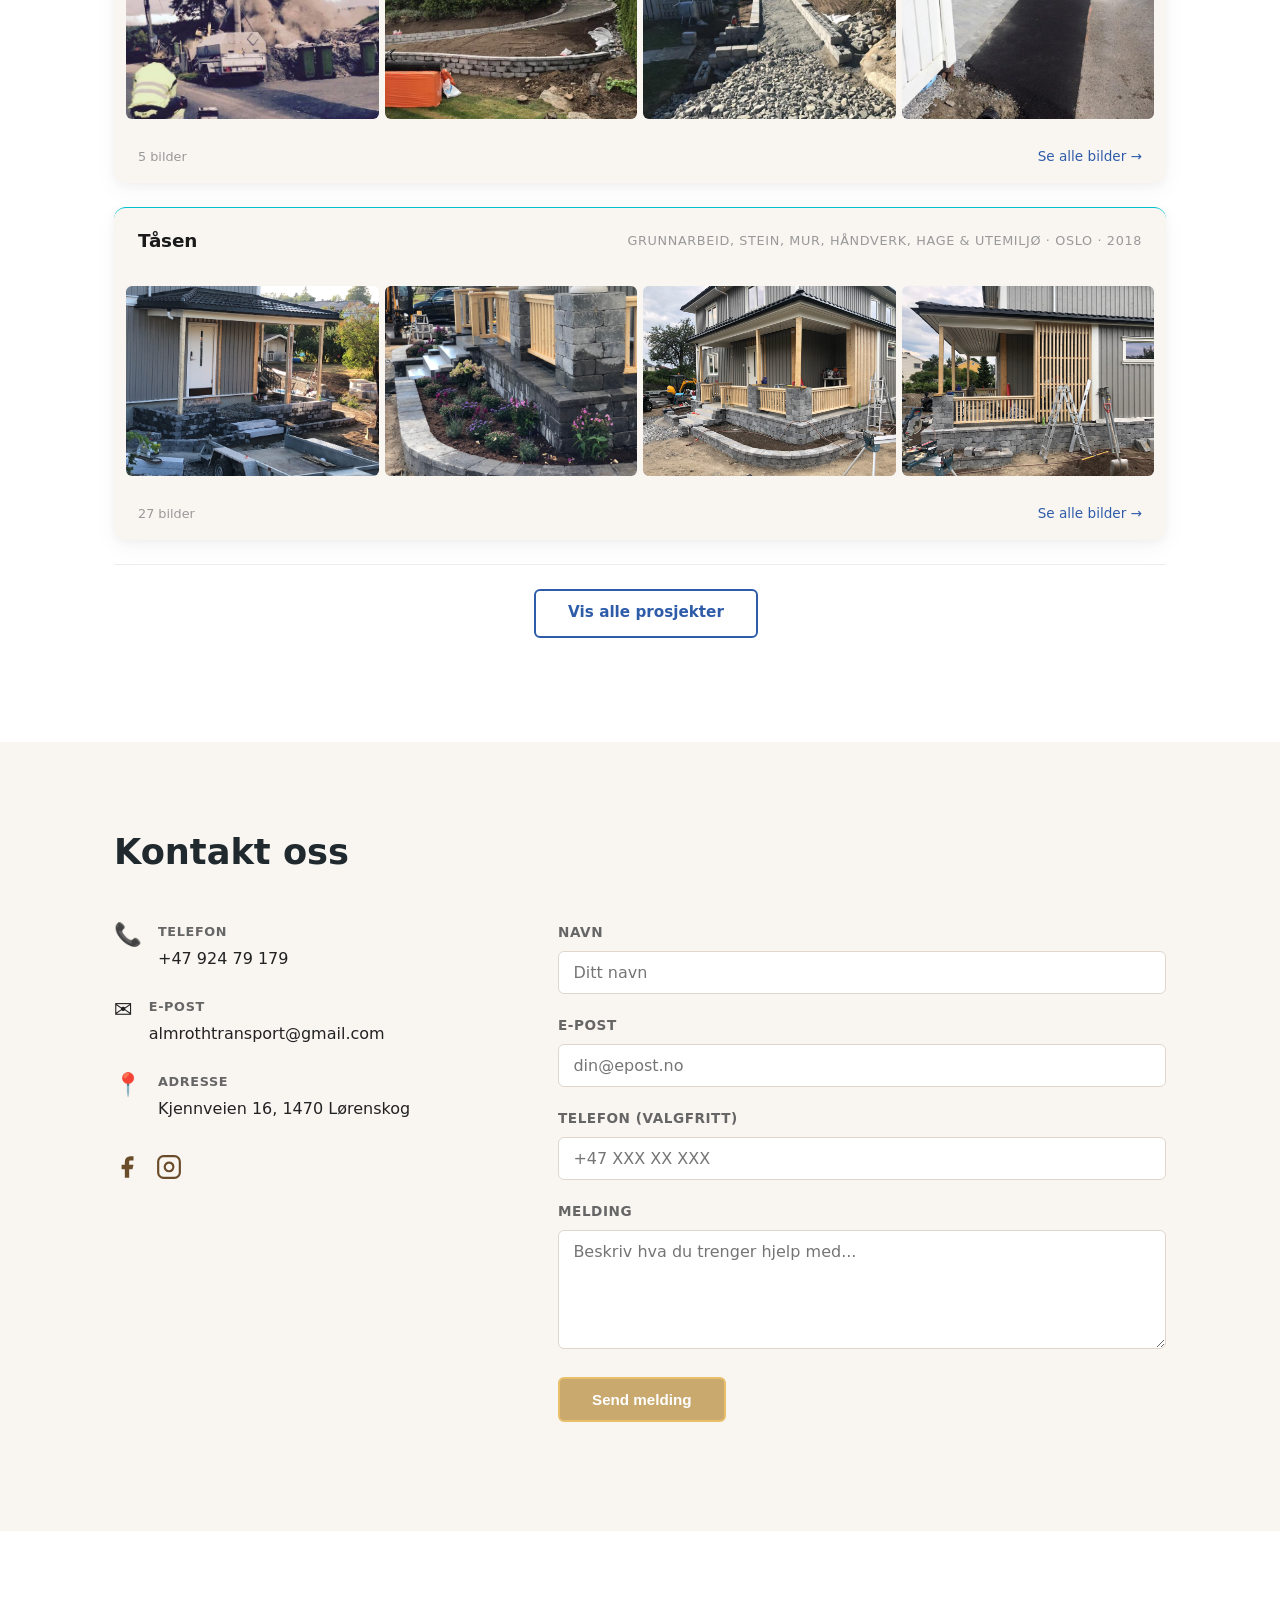
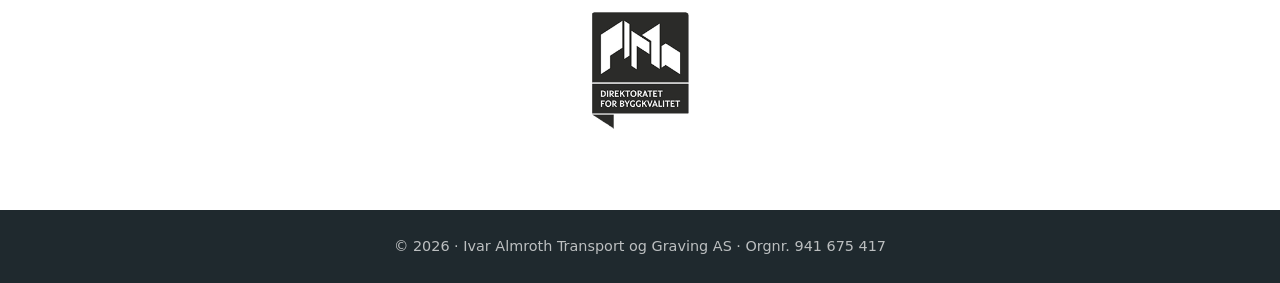
==== commit ecccca96: "endring av bilder på tjenestekort" ====
--- a/index.html
+++ b/index.html
@@ -45,14 +45,14 @@
       <h2 class="section-title">Tjenester</h2>
       <div class="services-grid">
         <div class="service-card">
-          <img src="images/tjeneste-drenering.jpg" alt="" />
+          <img src="images/tjeneste-rivningogtomt.png" alt="" />
           <div class="service-card-body">
             <h3>Grunnarbeid</h3>
             <p>Drenering, rivning, tomteklargjøring</p>
           </div>
         </div>
         <div class="service-card">
-          <img src="images/tjeneste-steinogmurer.jpg" alt="" />
+          <img src="images/tjeneste-steinogmurer.png" alt="" />
           <div class="service-card-body">
             <h3>Stein & murer</h3>
             <p>Hage, utemiljø, belegningsstein</p>
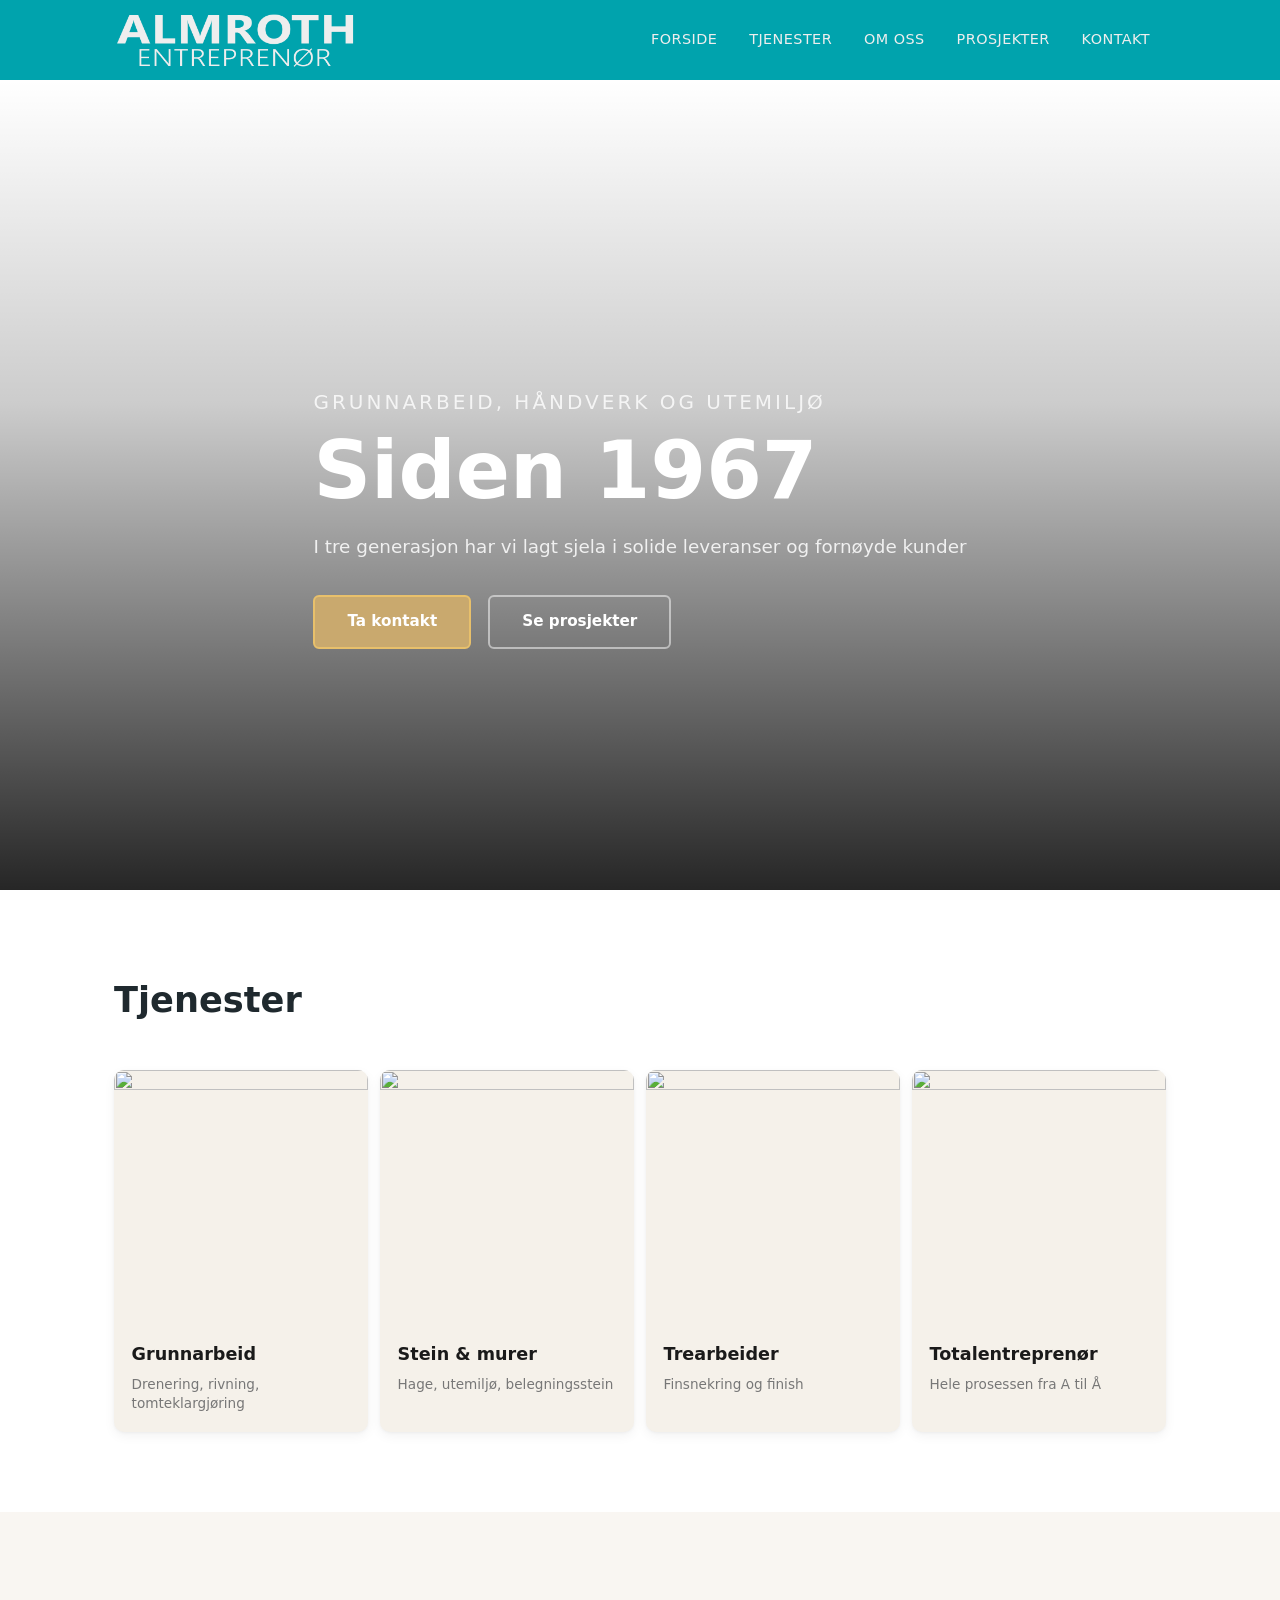
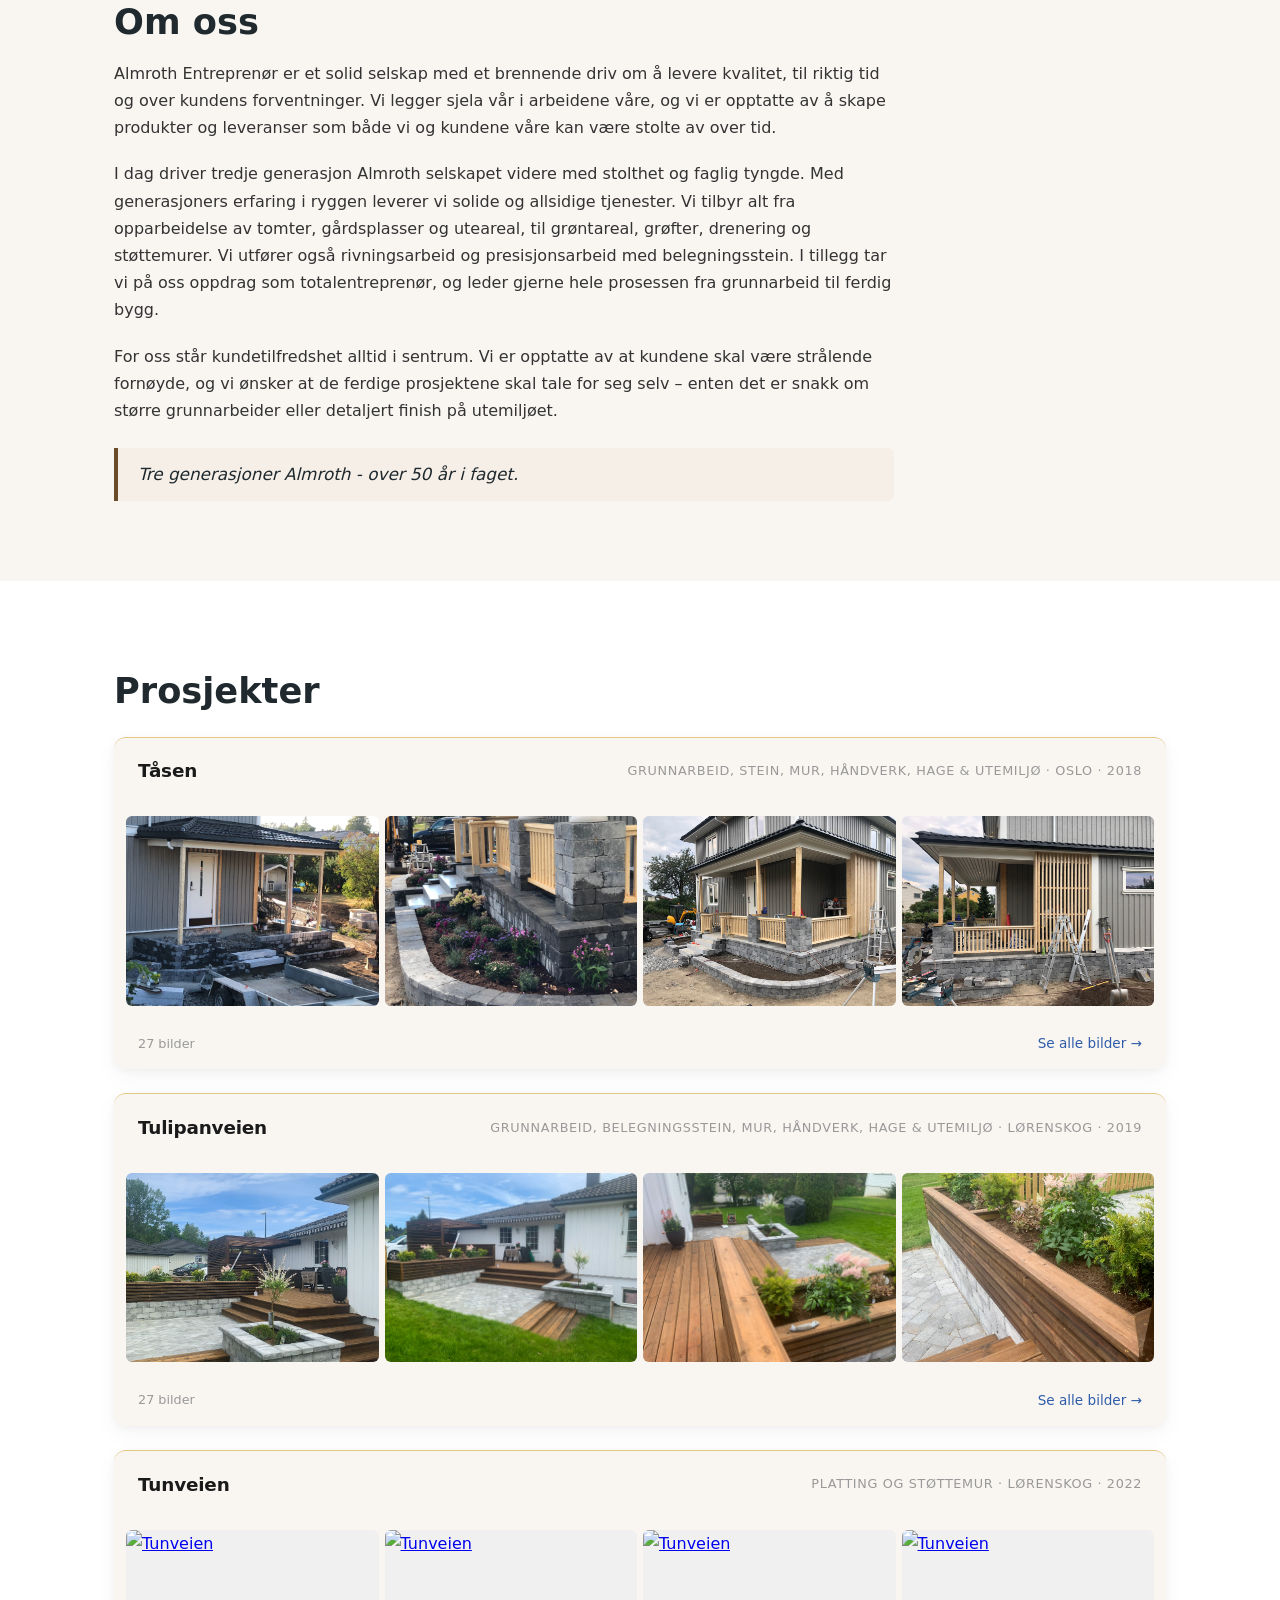
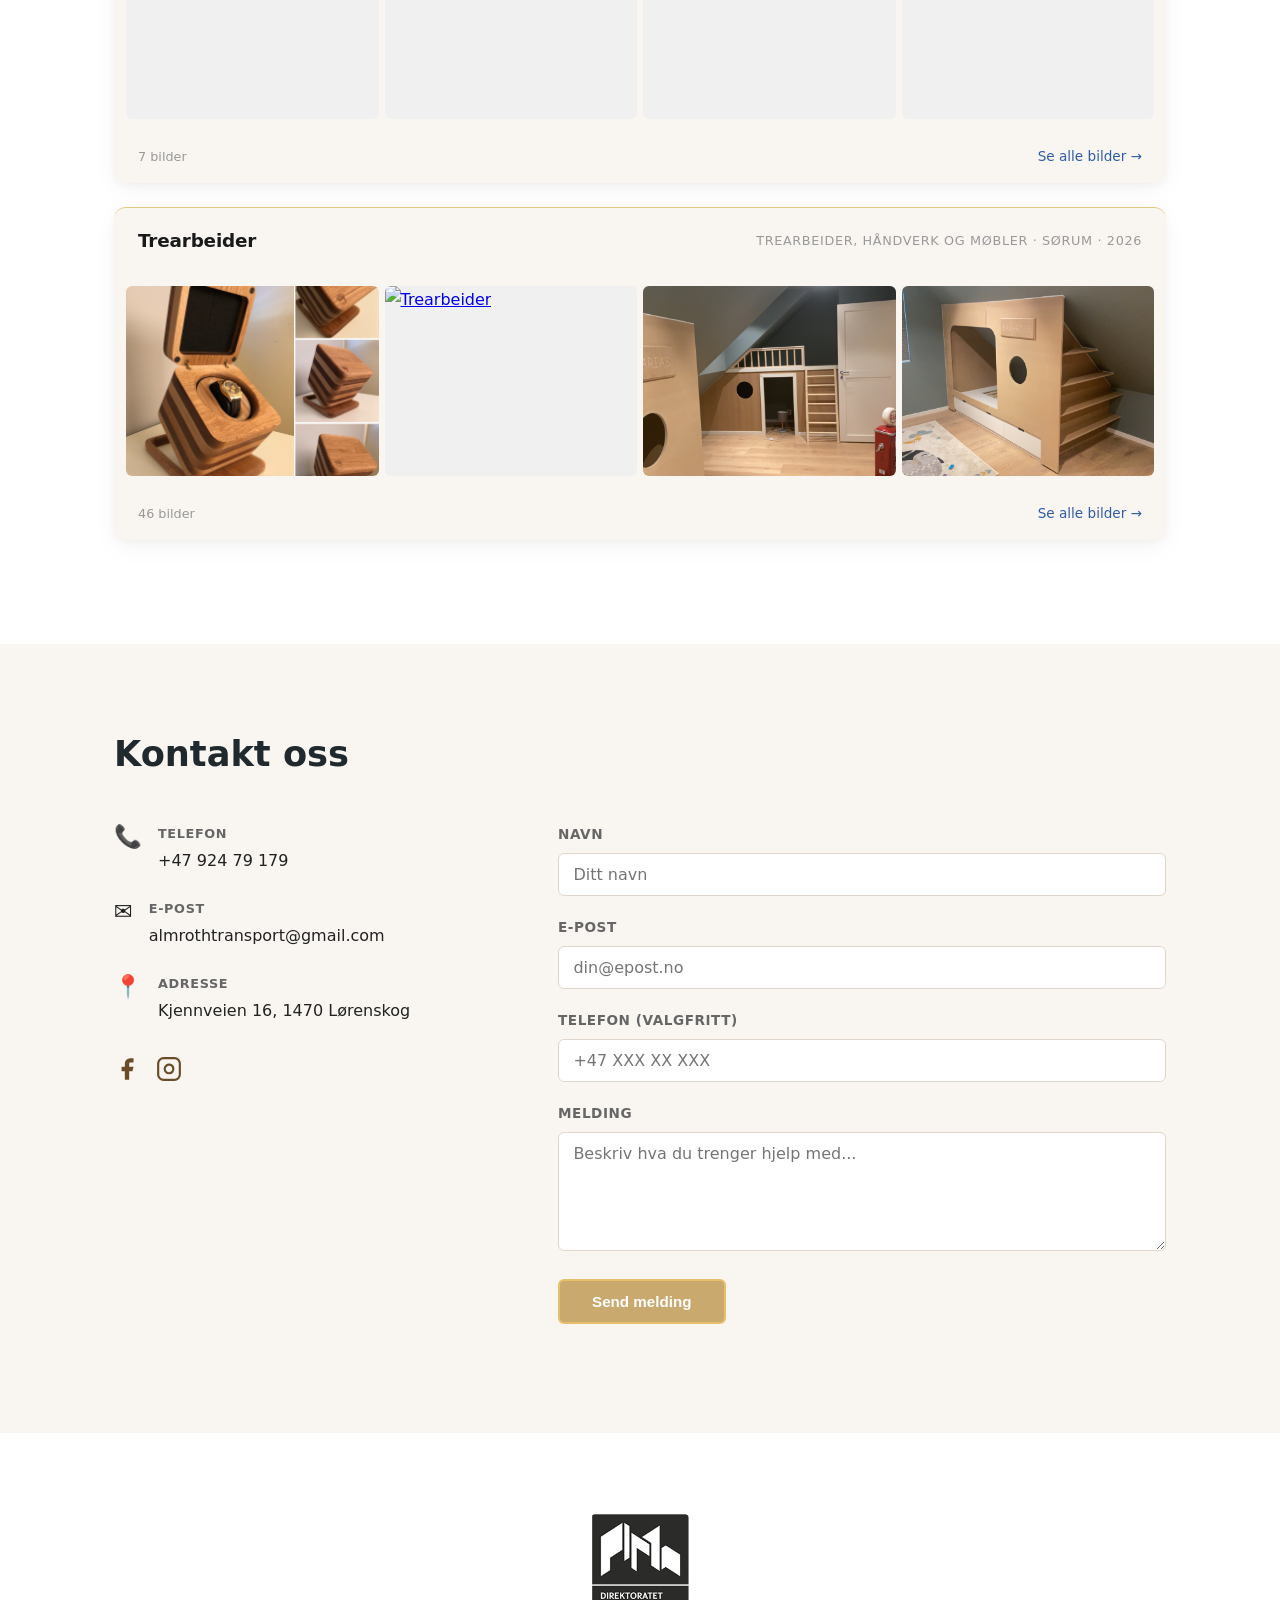
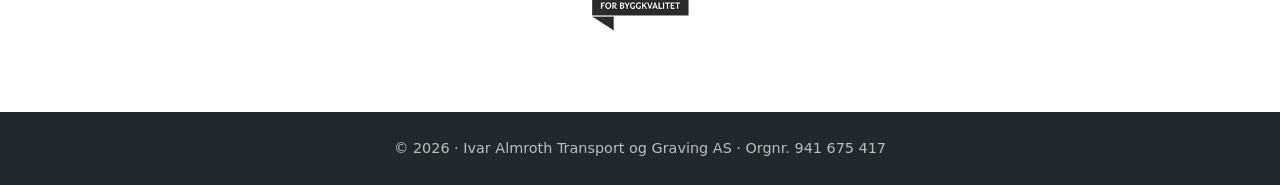
==== commit e503e62e: "logotesting og tekstendring på tjenester" ====
--- a/index.html
+++ b/index.html
@@ -62,7 +62,7 @@
           <img src="images/tjeneste-trearbeider.png" alt="" />
           <div class="service-card-body">
             <h3>Trearbeider</h3>
-            <p>Snekring og finish</p>
+            <p>Finsnekring og finish</p>
           </div>
         </div>
         <div class="service-card">
--- a/style.css
+++ b/style.css
@@ -394,7 +394,7 @@
   background: #f9f6f2;
   box-shadow: 0 2px 8px rgba(0,0,0,0.04), 0 8px 24px rgba(0,0,0,0.04);
   transition: transform 0.25s, box-shadow 0.25s;
-  border-top: 1px solid #01c1cd; /* Tidl. #c9a96e; og 3x*/
+  border-top: 1px solid #e5c784; /* Tidl. #c9a96e; og 3x*/
 }
 .project-card:hover {
   transform: translateY(-3px);
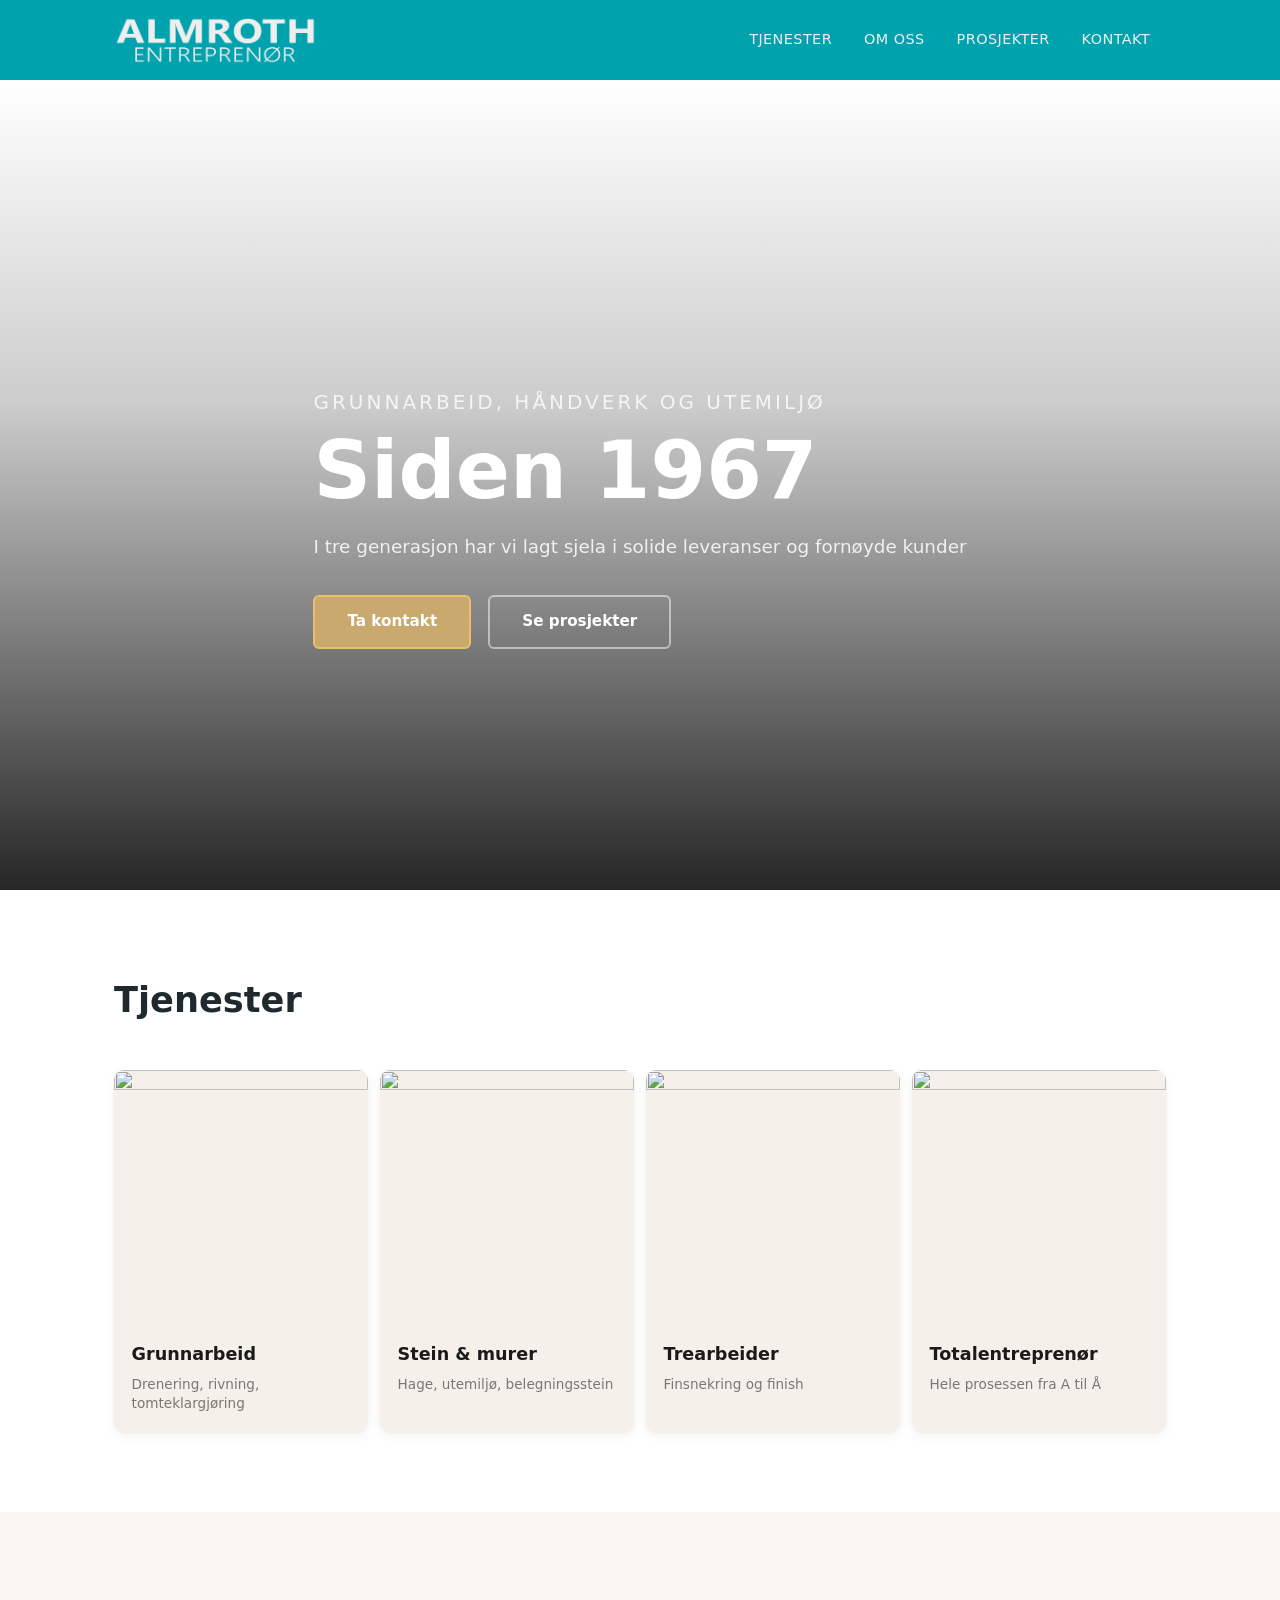
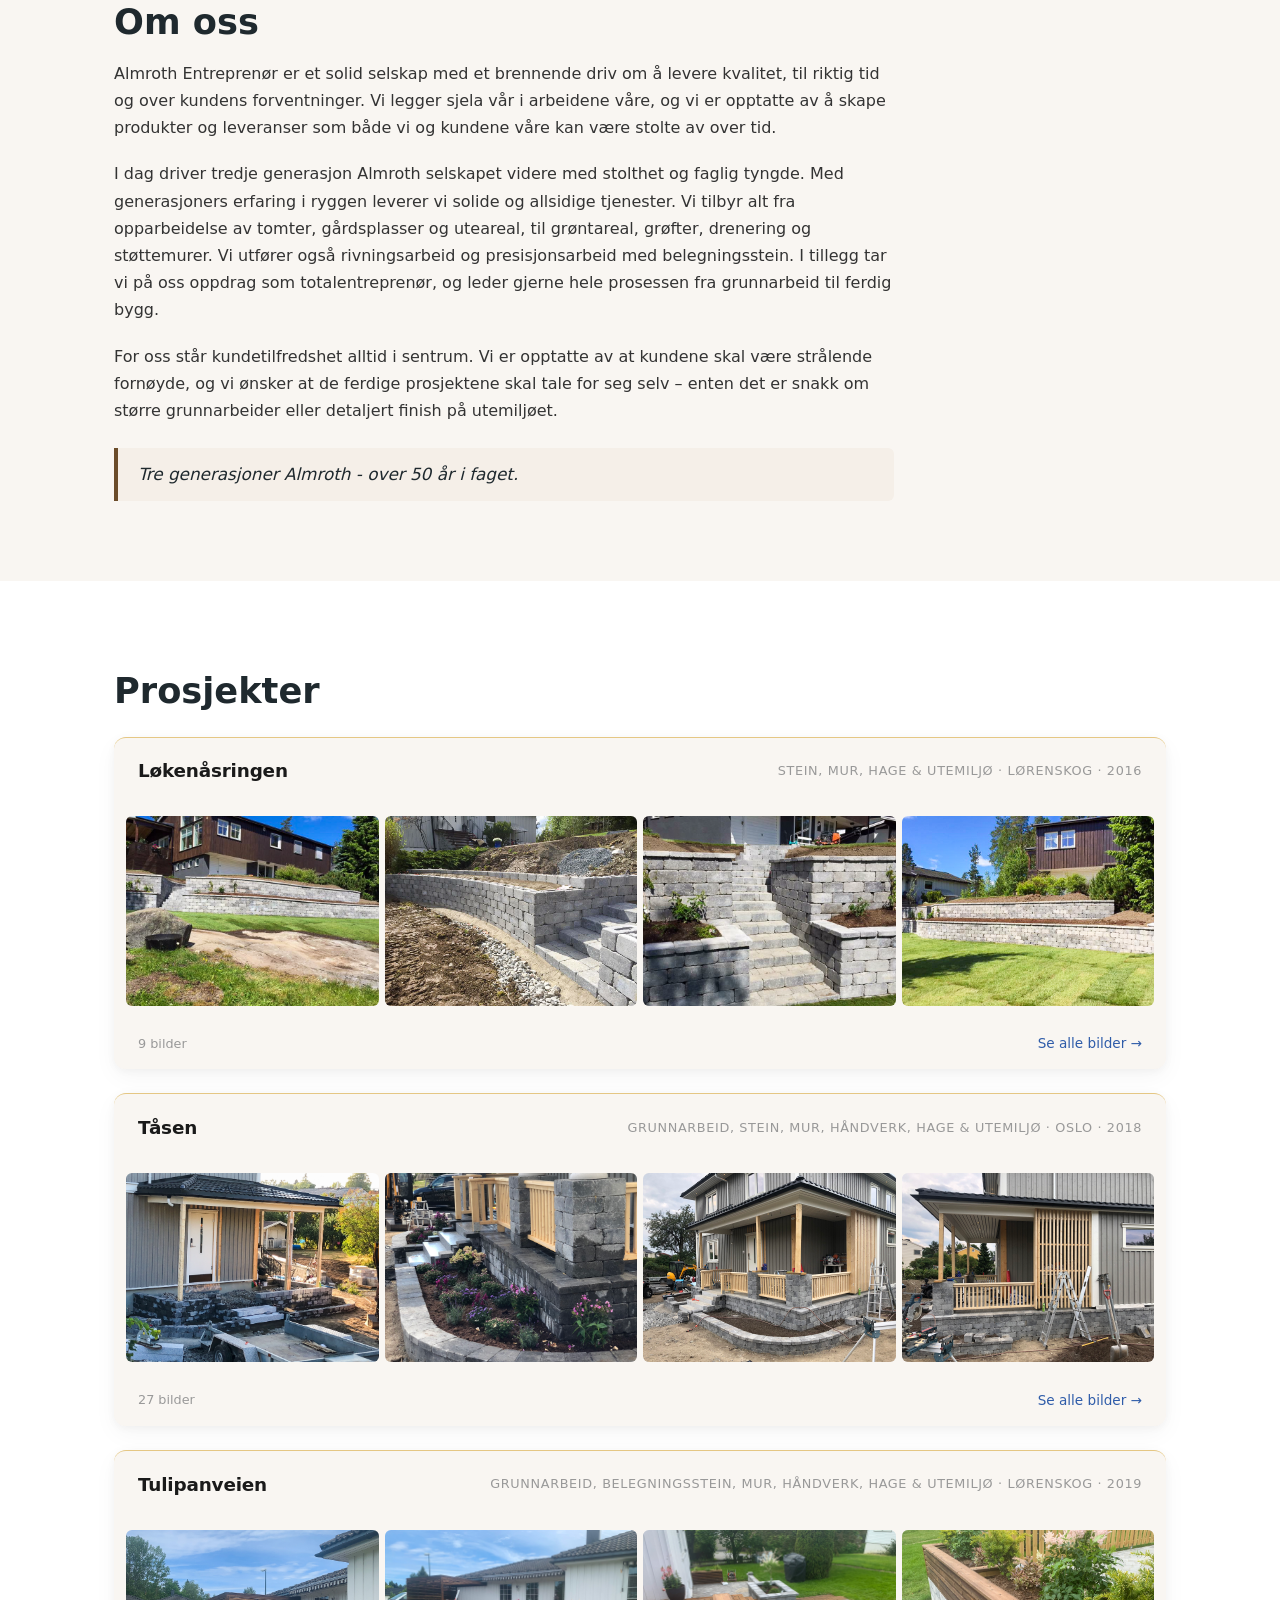
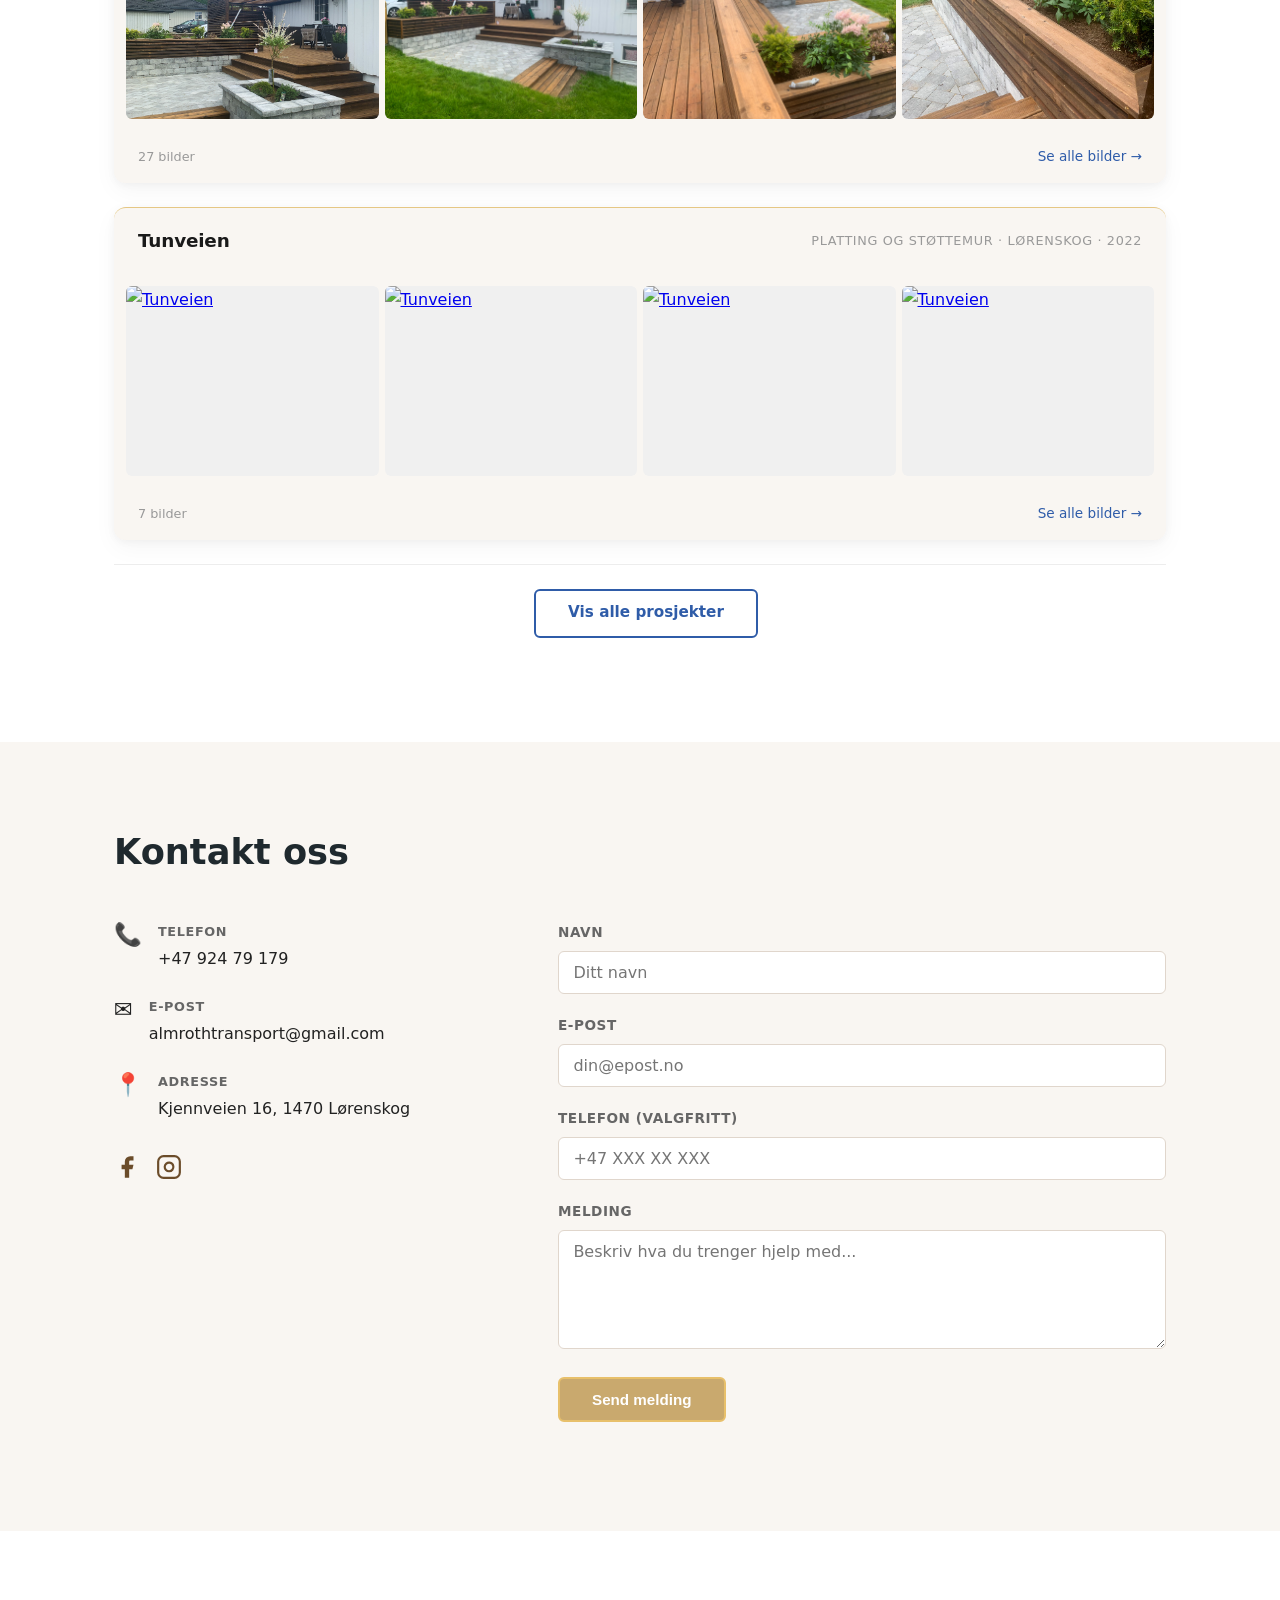
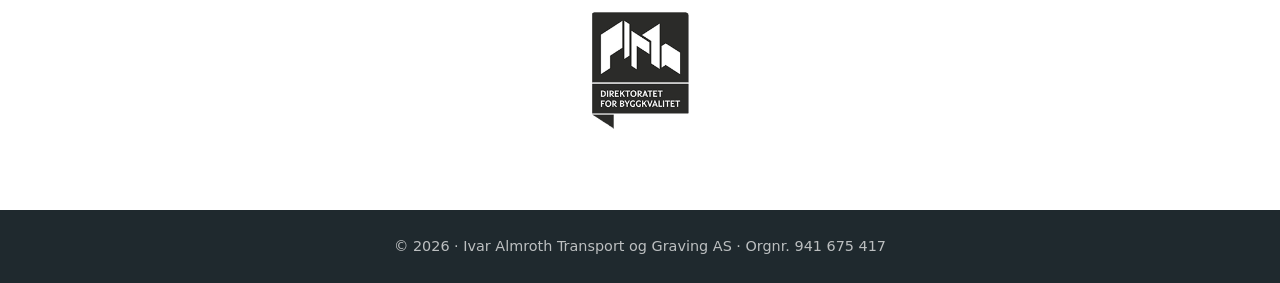
==== commit 20aea448: "fjernet 'forside'-link" ====
--- a/index.html
+++ b/index.html
@@ -20,7 +20,7 @@
         <span></span><span></span><span></span>
       </button>
       <ul class="nav-links">
-        <li><a href="#top">Forside</a></li>
+        <!-- <li><a href="#top">Forside</a></li> -->
         <li><a href="#tjenester">Tjenester</a></li>
         <li><a href="#om-oss">Om oss</a></li>
         <li><a href="#prosjekter">Prosjekter</a></li>
--- a/style.css
+++ b/style.css
@@ -38,7 +38,7 @@
   gap: 2rem;
   height: 80px;
 }
-.logo { height: 60px; width: auto; display: block; }
+.logo { height: 50px; width: auto; display: block; }
 .nav-links {
   display: flex;
   gap: 0;
@@ -381,7 +381,6 @@
   .lightbox-next { right: 0.25rem; }
 
   .services-grid { grid-template-columns: repeat(2, 1fr); }
-  .service-card { aspect-ratio: 1/1; }
   .gallery { grid-template-columns: repeat(2, 1fr); }
 }
 
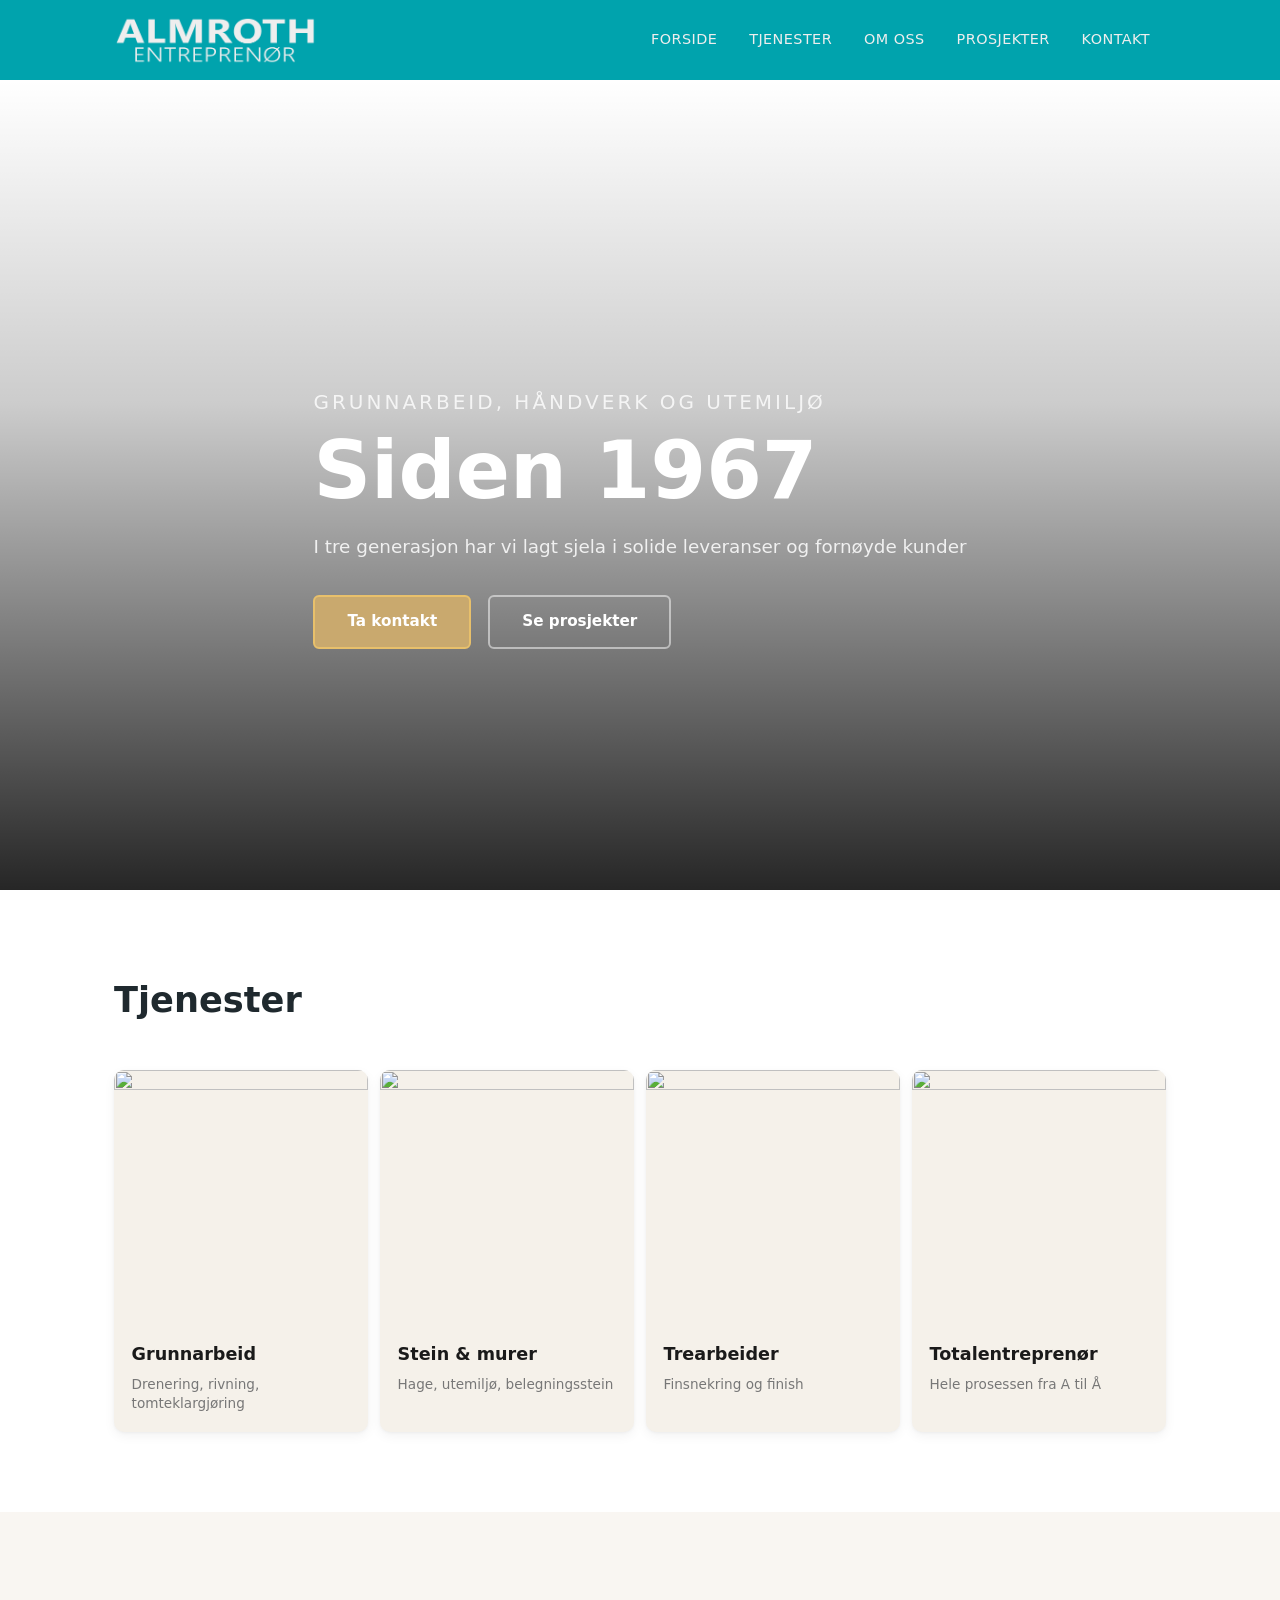
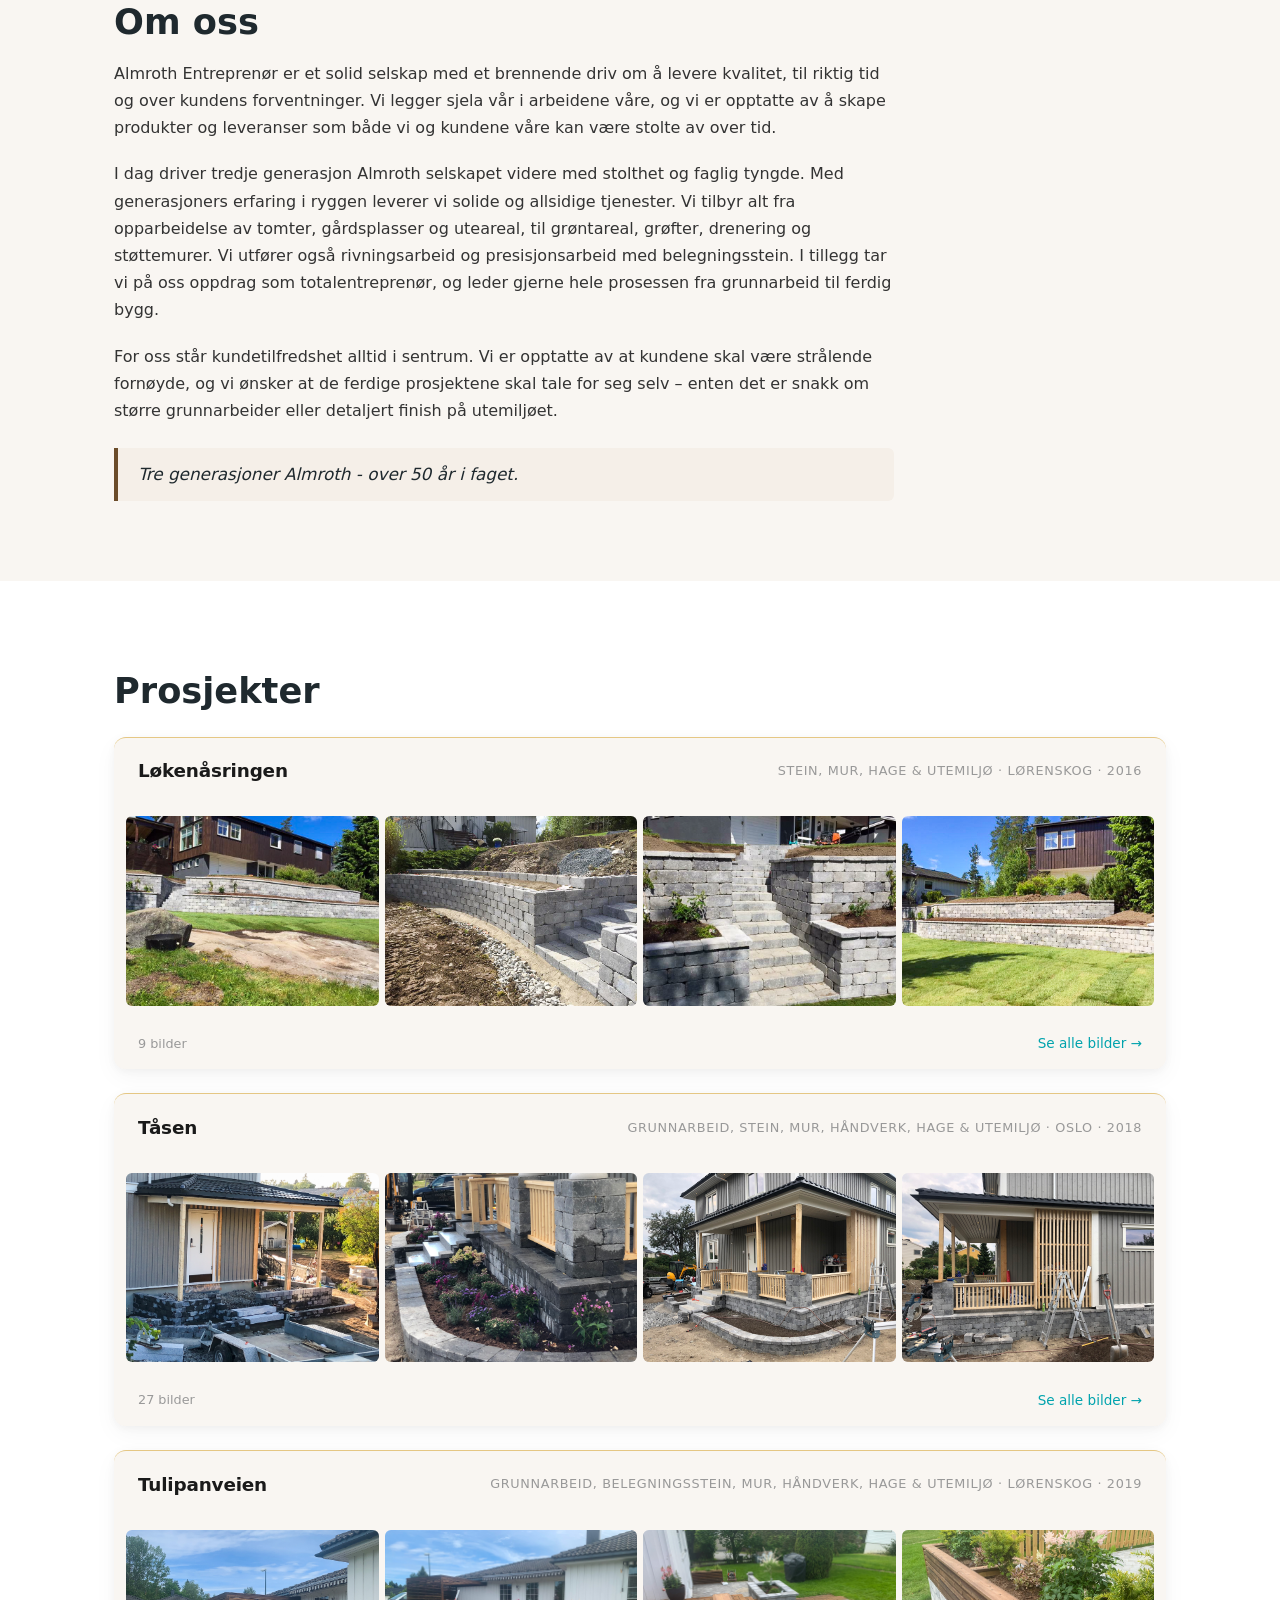
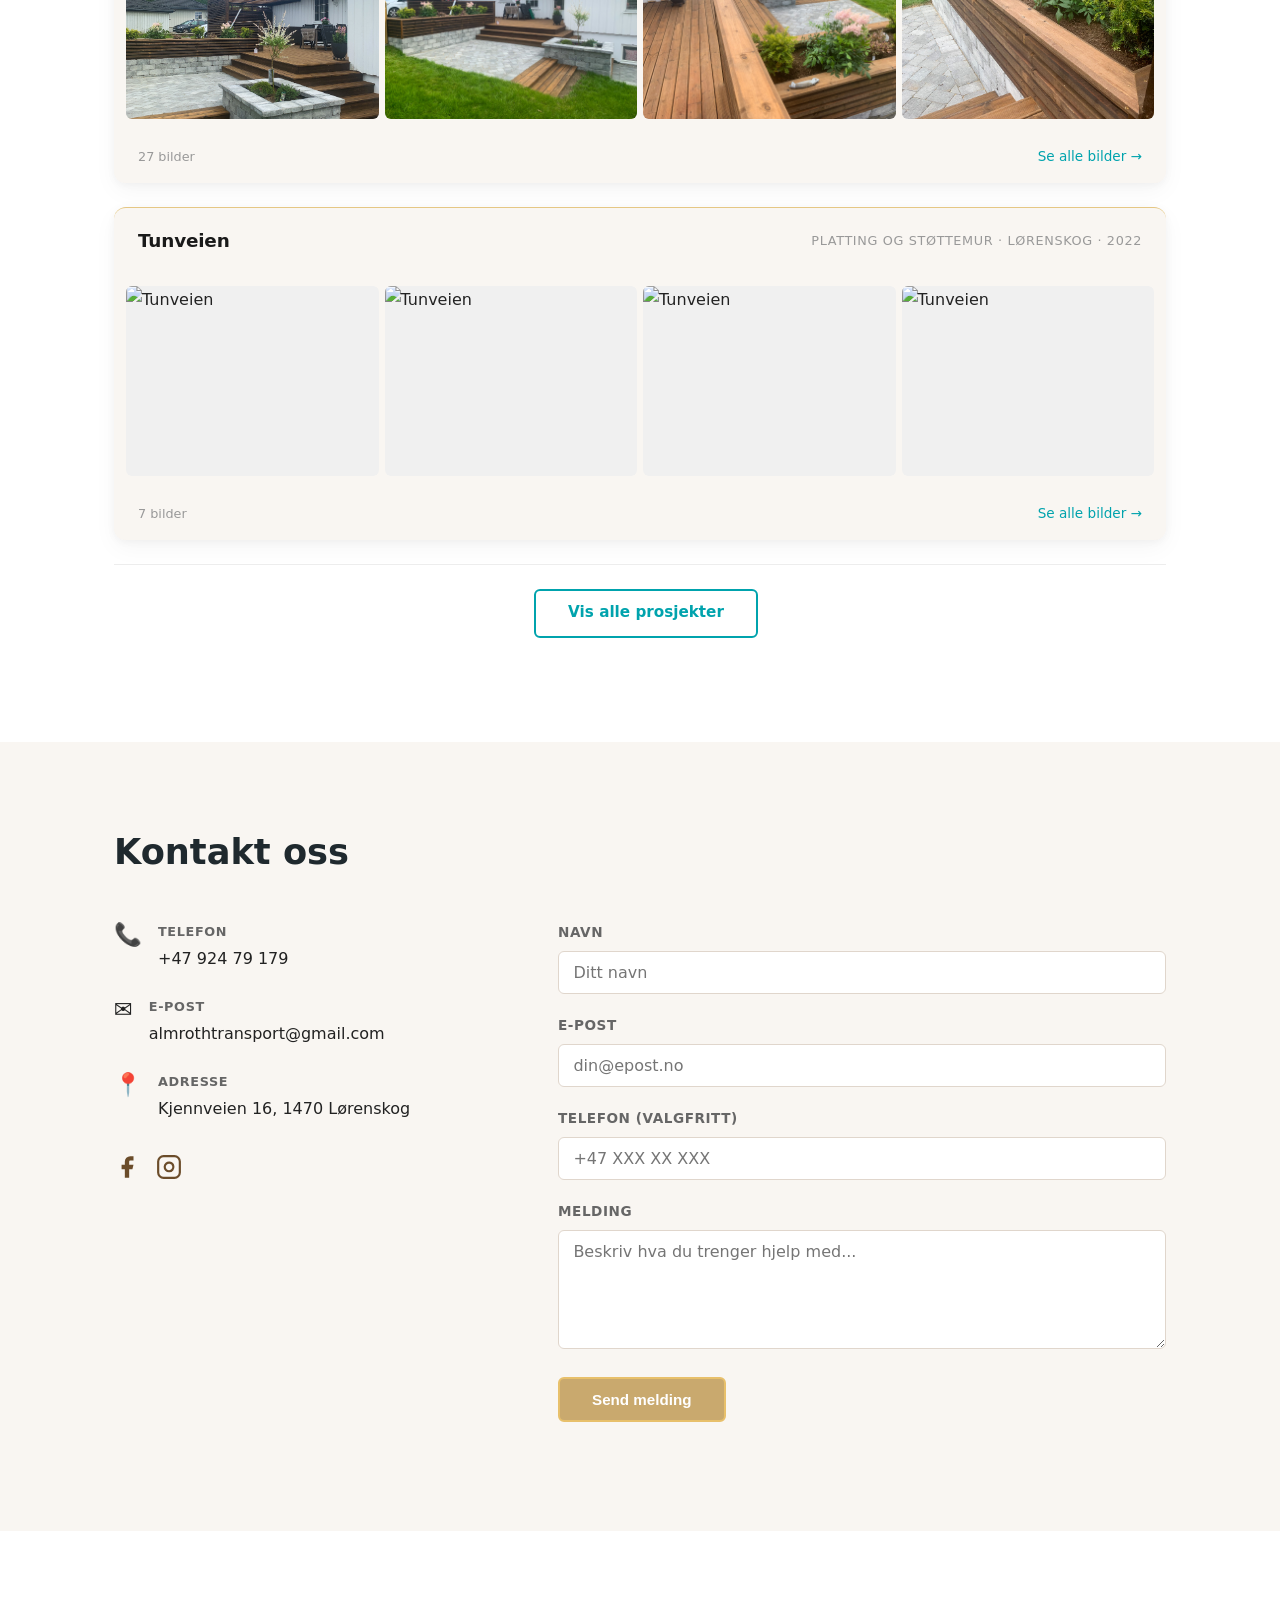
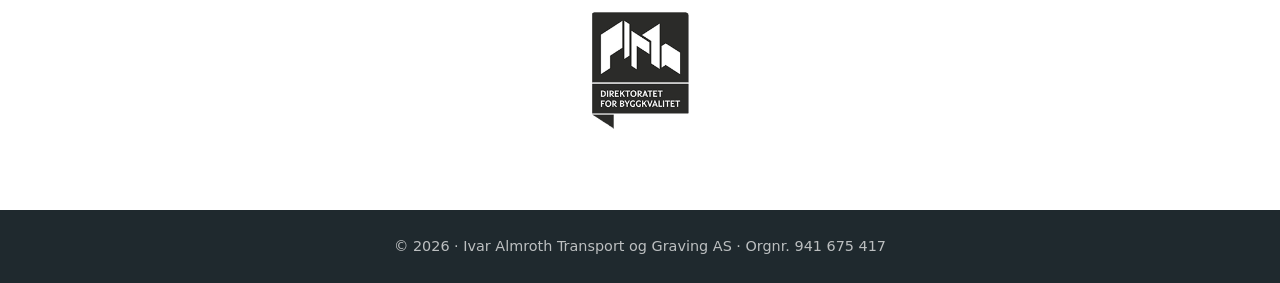
==== commit a3ed8f78: "fix: add Forside to index nav so all pages have consistent nav items Forside was commented out on in" ====
--- a/index.html
+++ b/index.html
@@ -20,7 +20,7 @@
         <span></span><span></span><span></span>
       </button>
       <ul class="nav-links">
-        <!-- <li><a href="#top">Forside</a></li> -->
+        <li><a href="#top">Forside</a></li>
         <li><a href="#tjenester">Tjenester</a></li>
         <li><a href="#om-oss">Om oss</a></li>
         <li><a href="#prosjekter">Prosjekter</a></li>
--- a/style.css
+++ b/style.css
@@ -1,6 +1,8 @@
 *, *::before, *::after { box-sizing: border-box; margin: 0; padding: 0; }
 
 :root {
+  --teal: #00A3AD;
+  --gold: #c9a96e;
   --brown: #6b4c2a;
   --brown-dark: #1F292E;
   --brown-light: #f5efe8;
@@ -19,6 +21,9 @@
   color: var(--text);
   line-height: 1.7;
   font-size: 16px;
+  min-height: 100vh;
+  display: flex;
+  flex-direction: column;
 }
 
 /* ── NAV ── */
@@ -76,7 +81,7 @@
   display: block;
   width: 24px;
   height: 2px;
-  background: var(--text);
+  background: #fff;
   border-radius: 2px;
   transition: all 0.3s;
 }
@@ -353,6 +358,7 @@
 
 /* ── FOOTER ── */
 .footer {
+  margin-top: auto;
   background: var(--brown-dark);
   color: rgba(255,255,255,0.7);
   text-align: center;
@@ -386,6 +392,9 @@
 
 /* ── PROSJEKTKORT ─────────────────────────────────────────────────────────── */
 .project-card {
+  display: block;
+  text-decoration: none;
+  color: inherit;
   border: none;
   border-radius: 12px;
   overflow: hidden;
@@ -458,7 +467,7 @@
 .project-see-all {
   font-size: 0.85rem;
   font-weight: 500;
-  color: #2f5ca9;
+  color: #00A3AD;
   text-decoration: none;
 }
 .project-see-all:hover {
@@ -473,8 +482,9 @@
 
 /* ── PROSJEKTSIDE / ALLE BILDER ───────────────────────────────────────────── */
 .page-hero {
-  background: #01c1cd; /* Tidl. #c9a96e og #01c1cd*/
-  padding: 1.5rem 1.5rem 3rem; /* Tidl. 4rem, så 2.5rem */
+  background: #f9f6f2;
+  border-bottom: 3px solid #e5c784;
+  padding: 1.5rem 1.5rem 3rem;
   text-align: left;
 }
 .page-hero-inner {
@@ -482,14 +492,15 @@
   margin: 0 auto;
 }
 .page-hero h1 {
-  color: #fff;
+  color: #1F292E;
   font-size: clamp(1.8rem, 5vw, 3rem);
   font-weight: 700;
-  margin: 0 0 0.1rem; /* Tidl. 0 0 0.4rem; */
+  margin: 0 0 0.1rem;
 }
 .page-hero p {
-  color: rgba(255,255,255,0.75);
+  color: #666;
   font-size: 1rem;
+  line-height: 1.8;
   margin: 0;
 }
 .page-back {
@@ -497,7 +508,7 @@
   align-items: center;
   gap: 6px;
   font-size: 0.85rem;
-  color: rgba(255,255,255,0.8);
+  color: #00A3AD;
   text-decoration: none;
   margin-bottom: 1rem;
 }
@@ -542,7 +553,7 @@
   text-align: center;
 }
 .gallery-all-wrap .btn-ghost {
-  border: 2px solid #2f5ca8;
-  color: #2f5ca8;
+  border: 2px solid #00A3AD;
+  color: #00A3AD;
   padding: 0.6rem 2rem;
 }
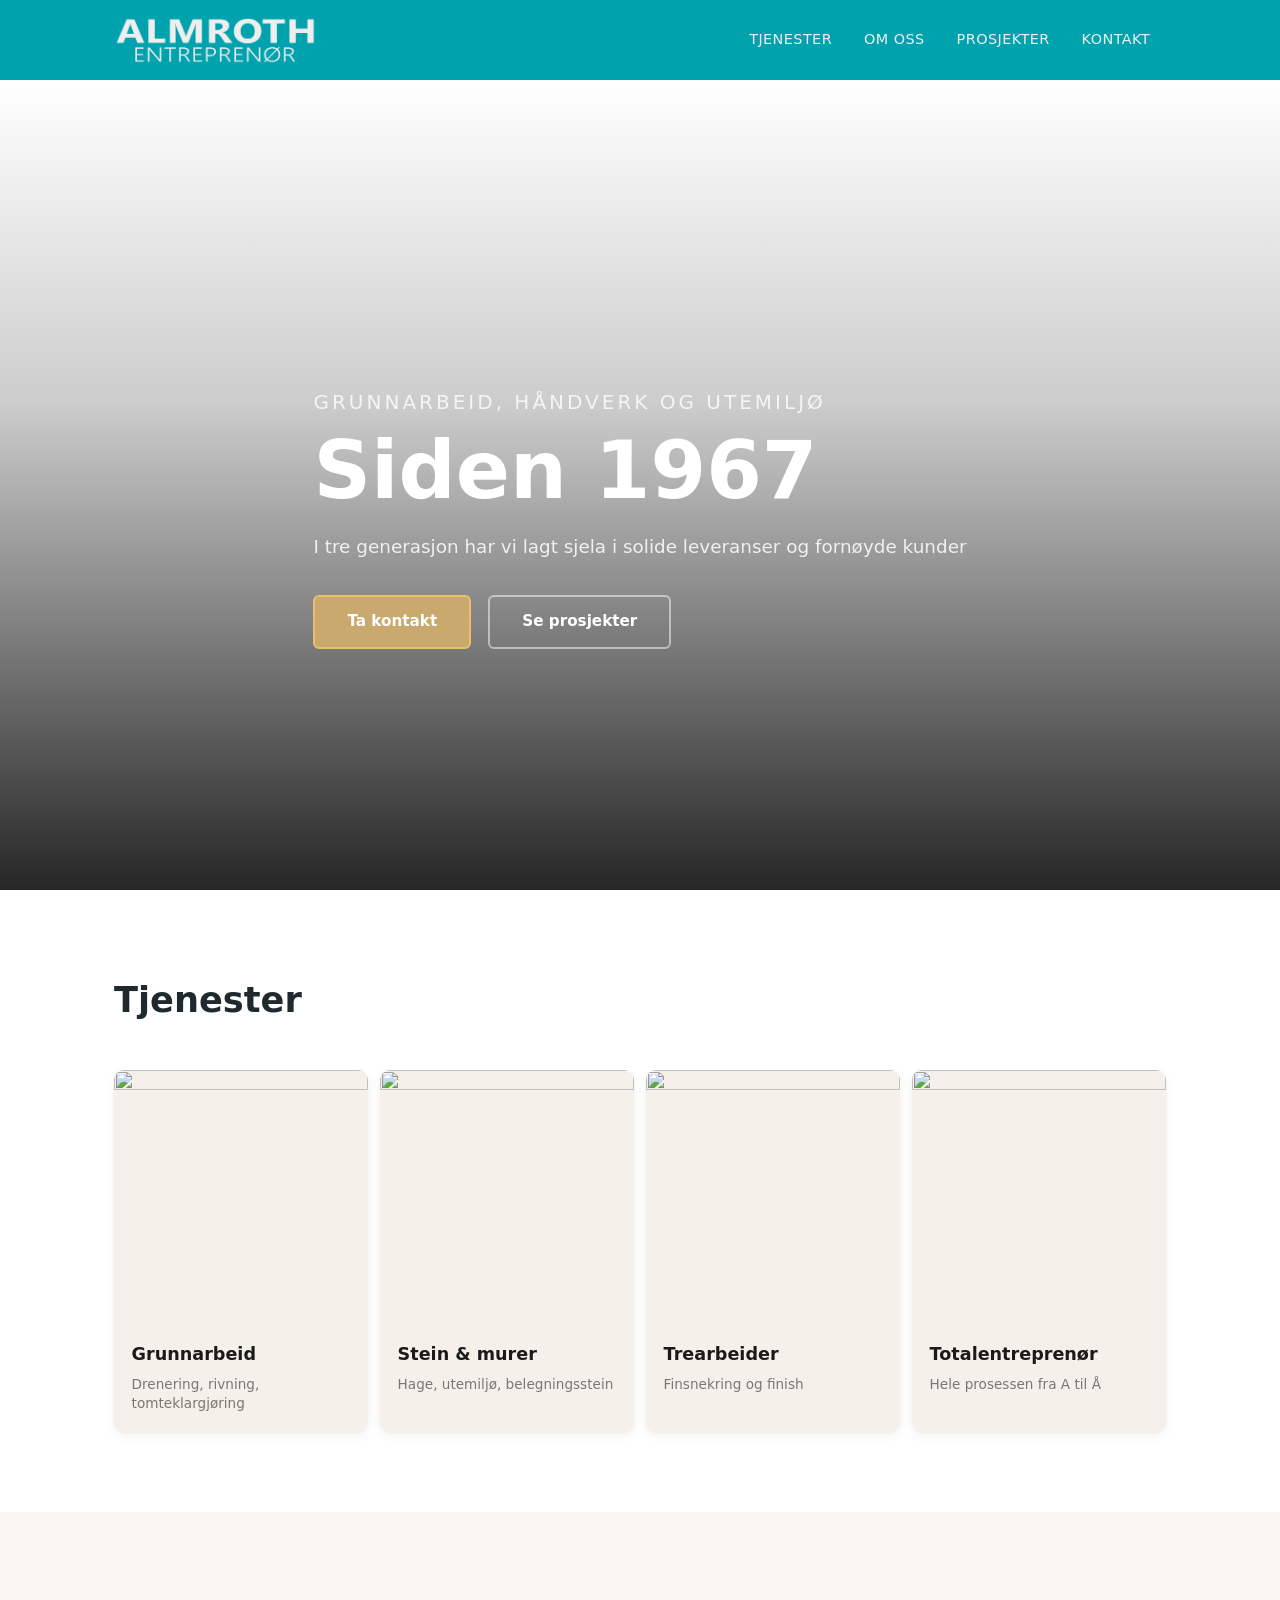
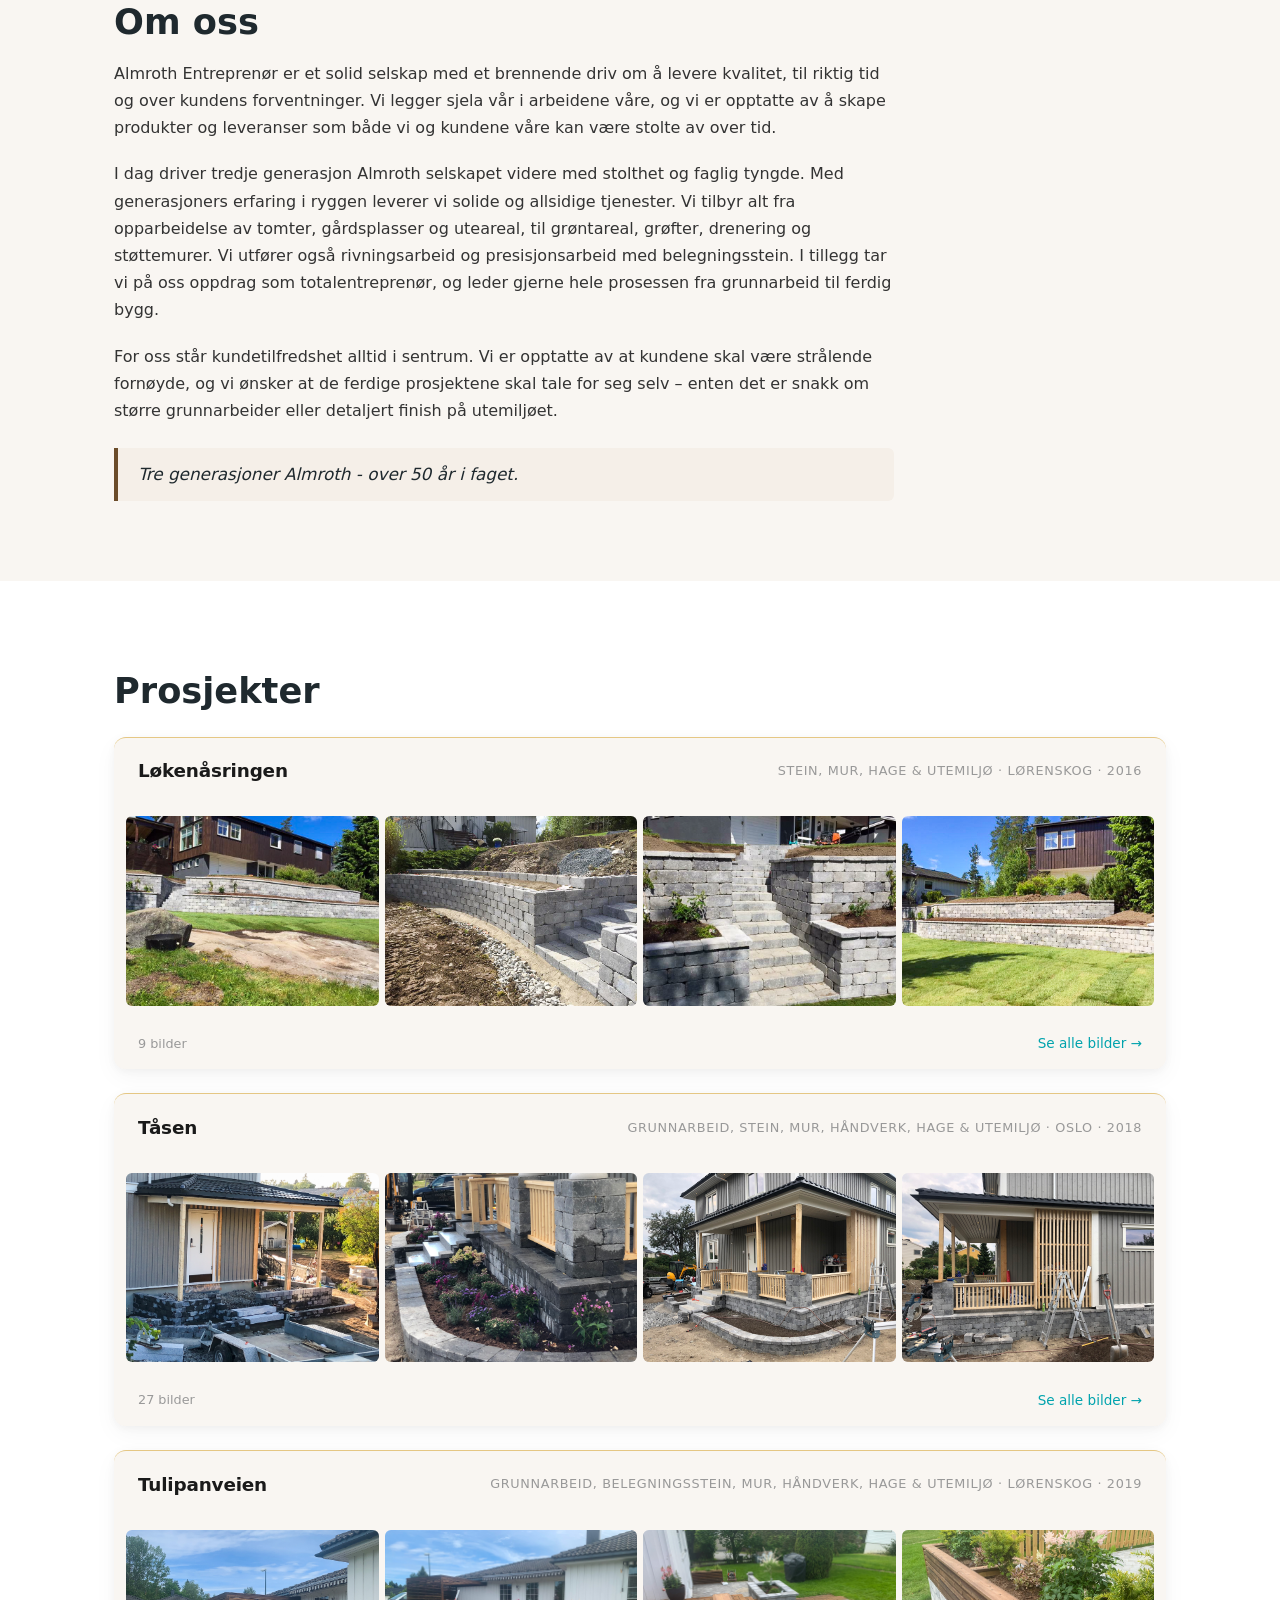
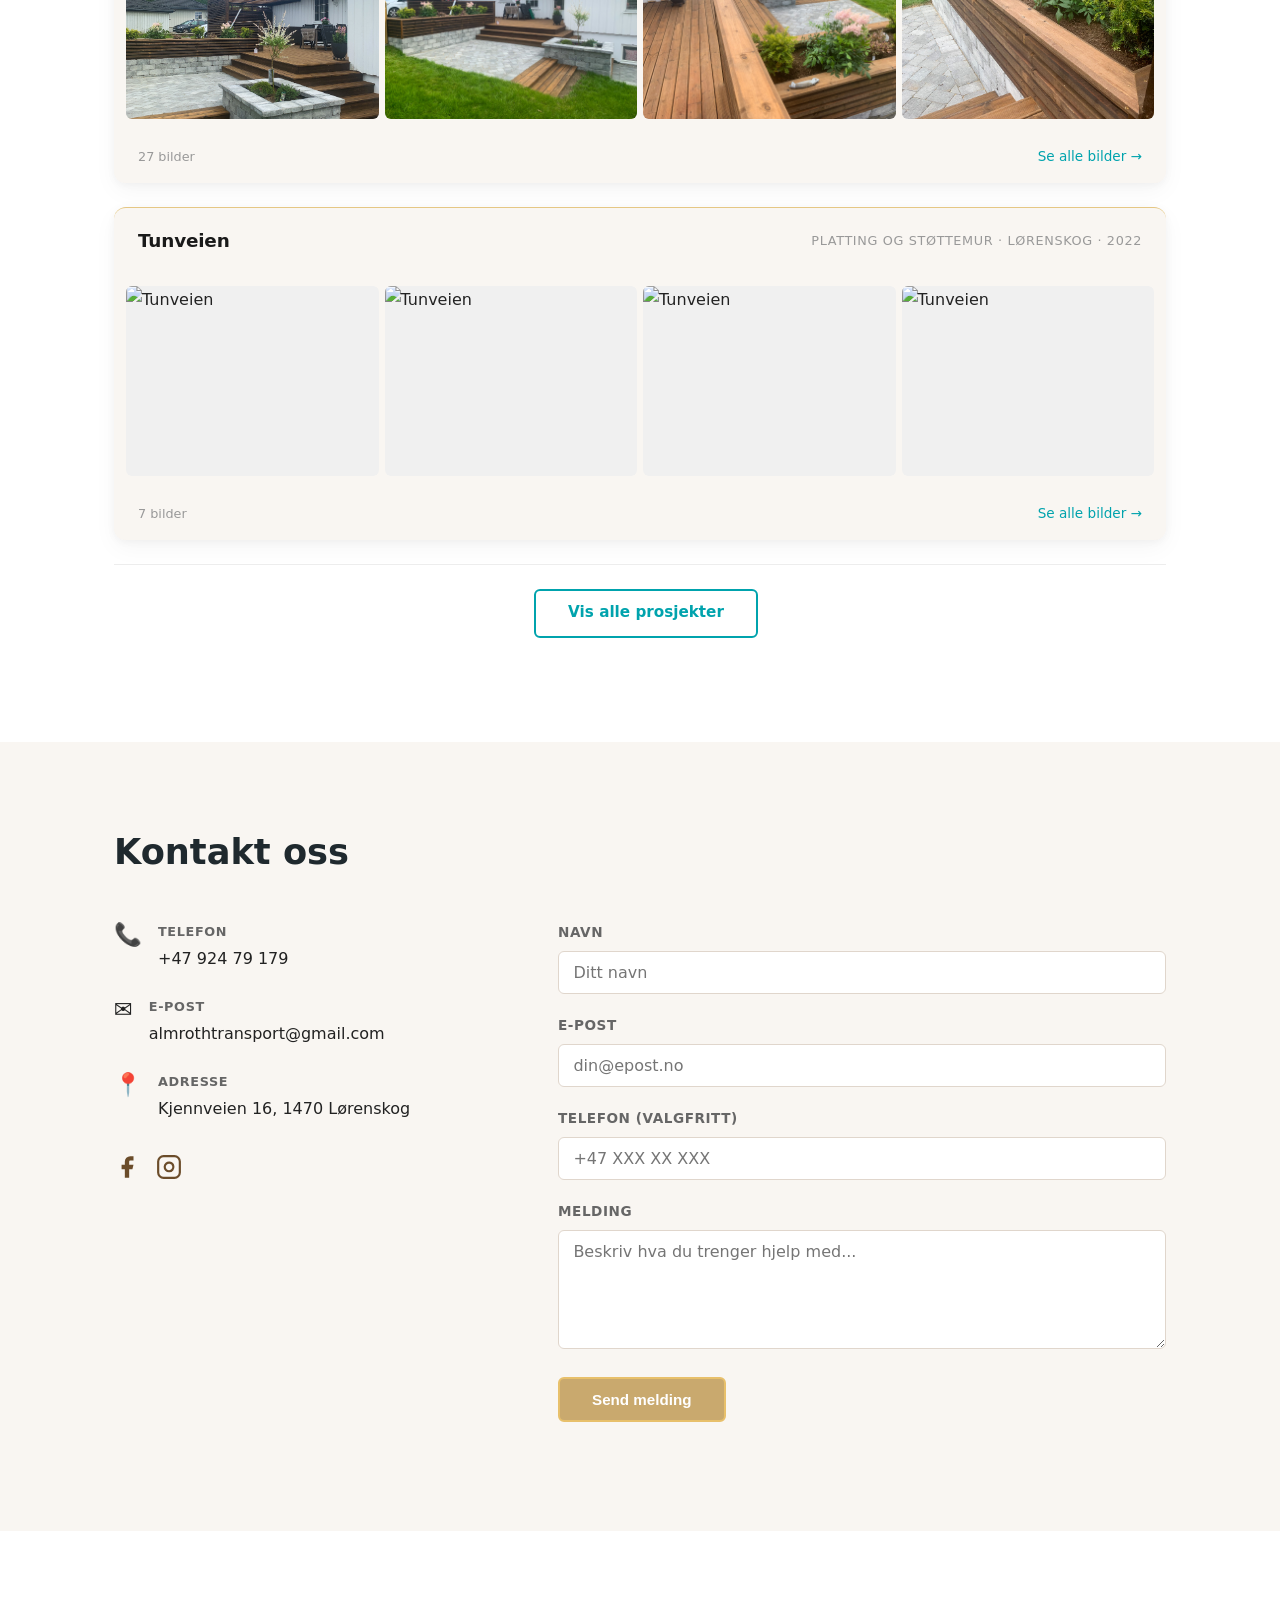
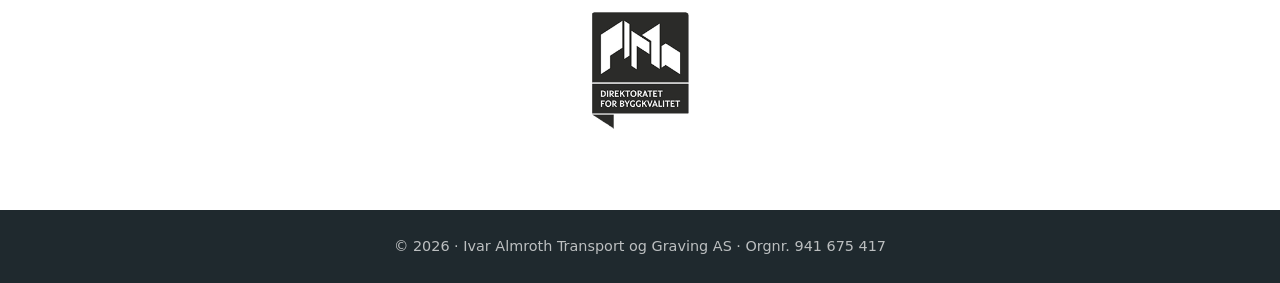
==== commit 374189de: "fix: hide Forside on index without removing it from layout Uses visibility:hidden so the nav slot is" ====
--- a/index.html
+++ b/index.html
@@ -20,7 +20,7 @@
         <span></span><span></span><span></span>
       </button>
       <ul class="nav-links">
-        <li><a href="#top">Forside</a></li>
+        <li><a href="#top" style="visibility:hidden;pointer-events:none;">Forside</a></li>
         <li><a href="#tjenester">Tjenester</a></li>
         <li><a href="#om-oss">Om oss</a></li>
         <li><a href="#prosjekter">Prosjekter</a></li>
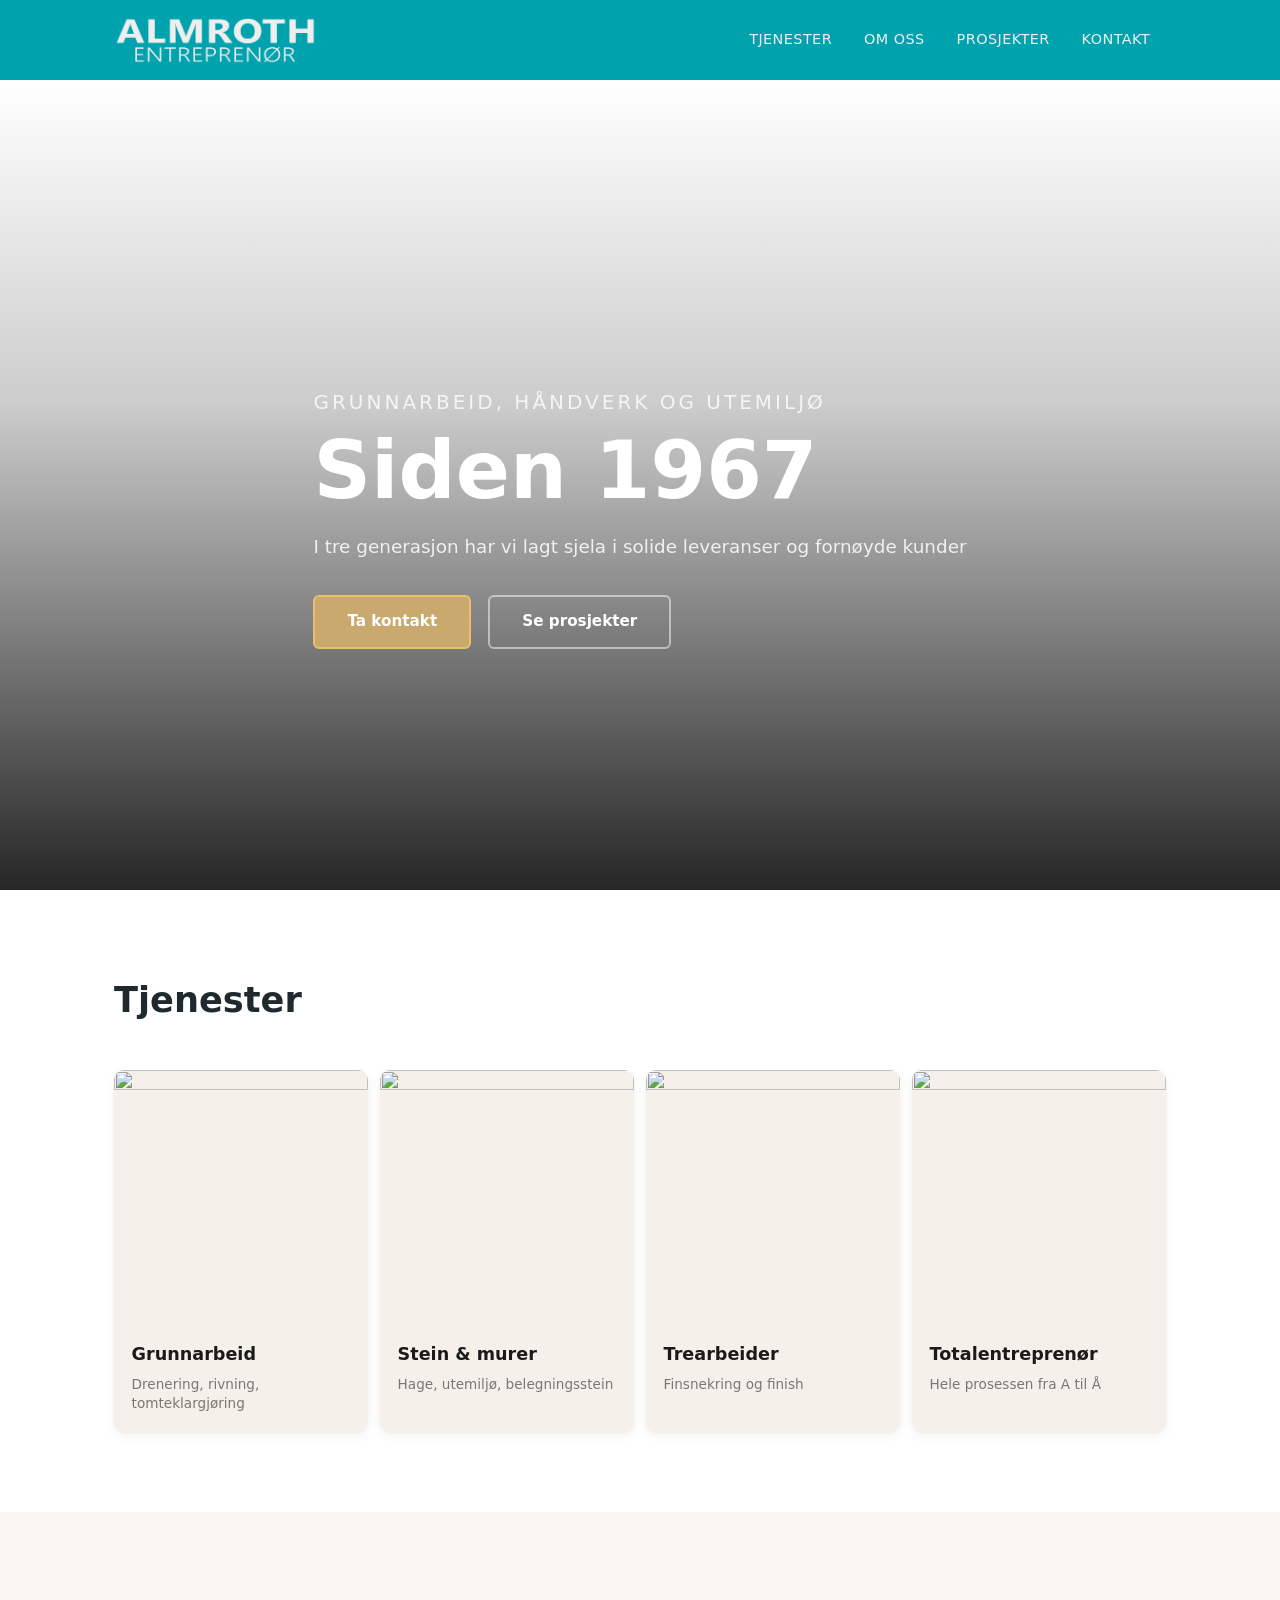
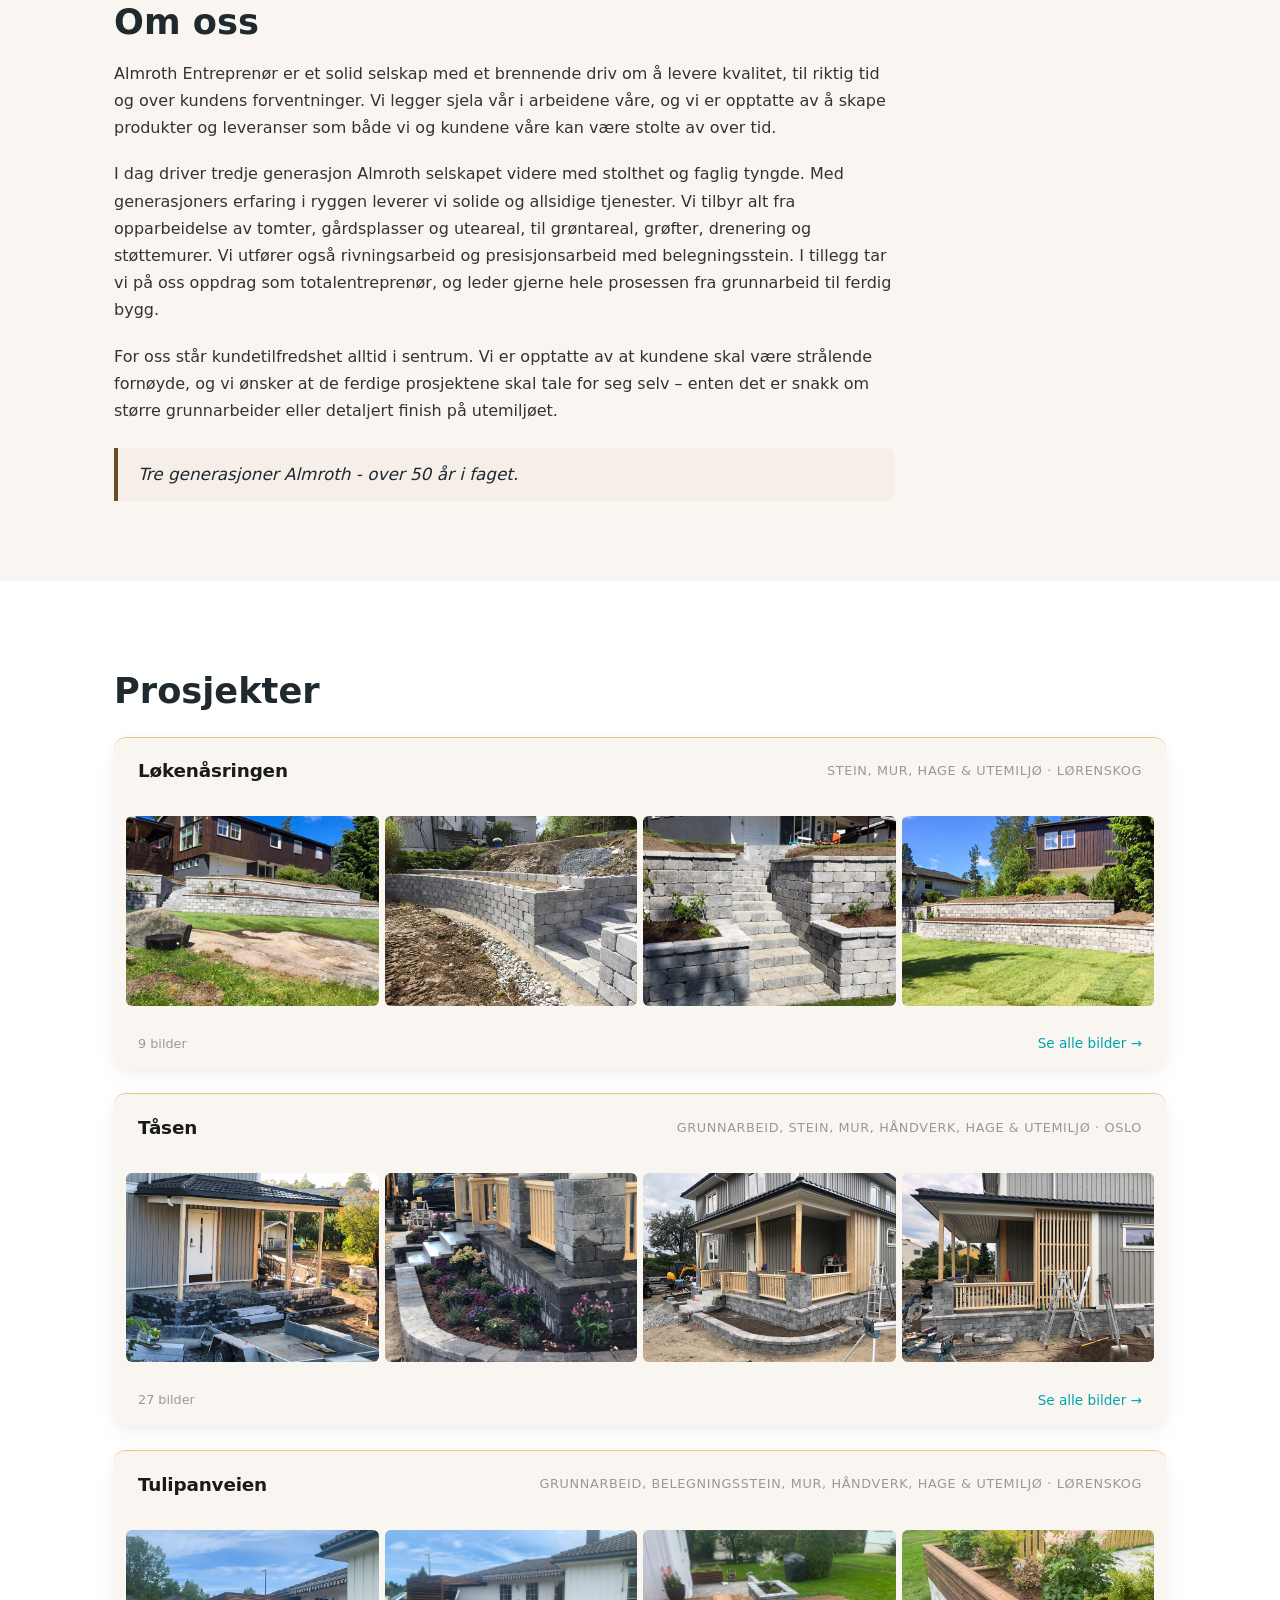
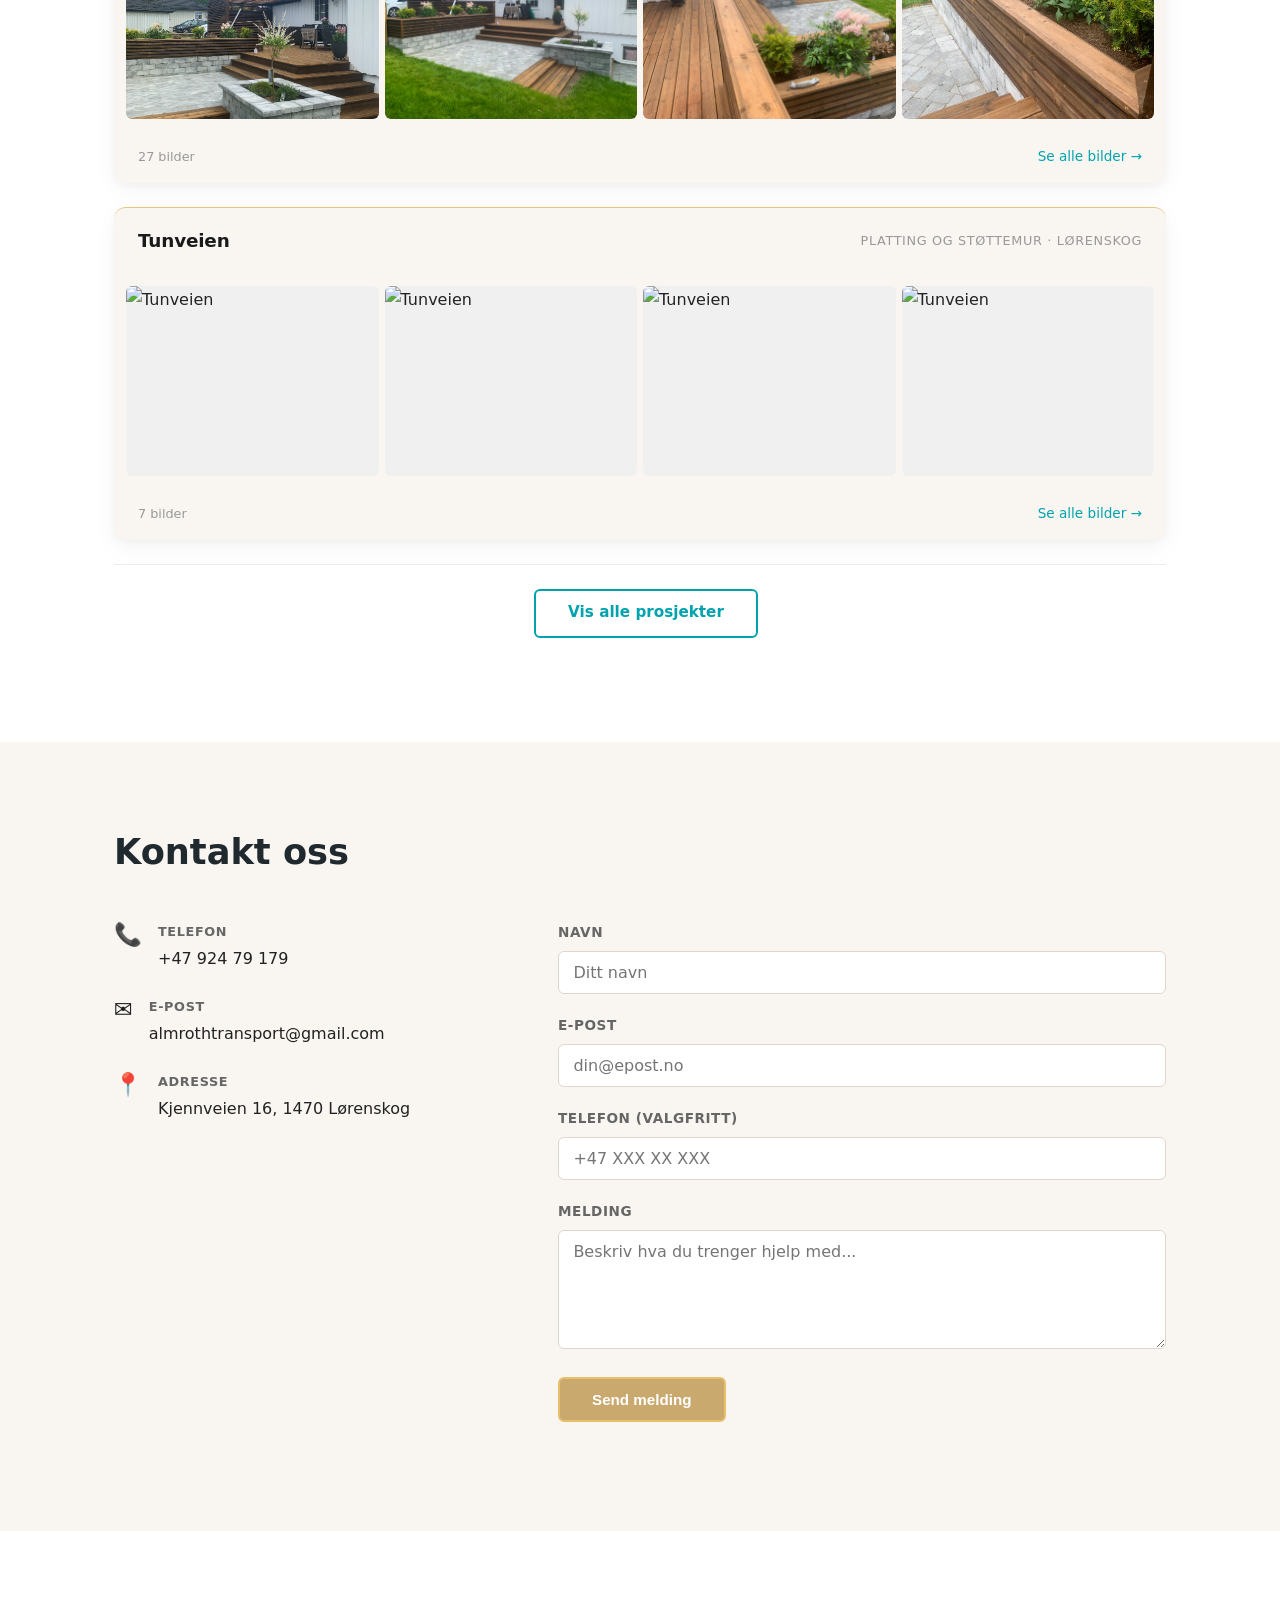
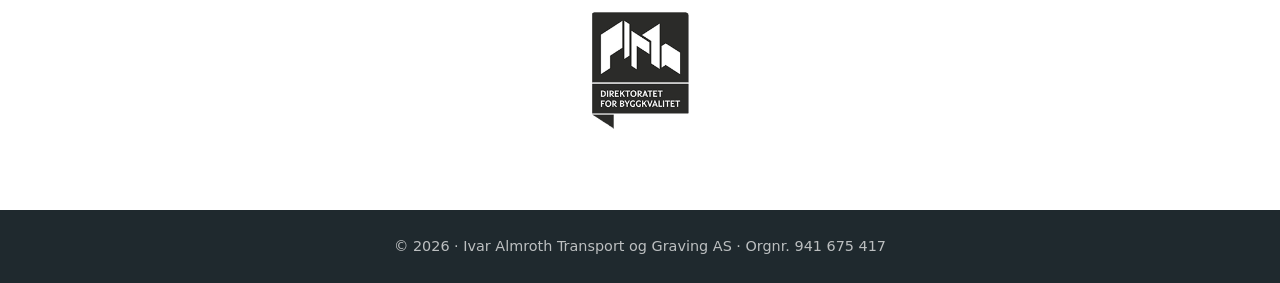
==== commit b9916660: "chore: hide social links in footer for now Comment out the Facebook/Instagram social-links block in " ====
--- a/index.html
+++ b/index.html
@@ -132,6 +132,7 @@
               <span>Kjennveien 16, 1470 Lørenskog</span>
             </div>
           </div>
+          <!-- Social links hidden for now — restore to show Facebook/Instagram again
           <div class="social-links">
             <a href="https://www.facebook.com/Ivar-Almroth-TransportGraving-AS-516484105173394/" target="_blank" rel="noopener" aria-label="Facebook">
               <svg viewBox="0 0 24 24" width="26" height="26" fill="currentColor"><path d="M18 2h-3a5 5 0 0 0-5 5v3H7v4h3v8h4v-8h3l1-4h-4V7a1 1 0 0 1 1-1h3z"/></svg>
@@ -140,6 +141,7 @@
               <svg viewBox="0 0 24 24" width="26" height="26" fill="none" stroke="currentColor" stroke-width="2"><rect x="2" y="2" width="20" height="20" rx="5"/><path d="M16 11.37A4 4 0 1 1 12.63 8 4 4 0 0 1 16 11.37z"/><line x1="17.5" y1="6.5" x2="17.51" y2="6.5"/></svg>
             </a>
           </div>
+          -->
         </div>
 
         <form class="contact-form" id="contact-form"
--- a/style.css
+++ b/style.css
@@ -14,7 +14,10 @@
   --max-w: 1100px;
 }
 
-html { scroll-behavior: smooth; }
+html {
+  scroll-behavior: smooth;
+  overflow-y: scroll; /* always reserve scrollbar width — prevents layout shift between pages */
+}
 
 body {
   font-family: 'Segoe UI', system-ui, sans-serif;
@@ -374,12 +377,28 @@
     flex-direction: column;
     position: absolute;
     top: 80px; left: 0; right: 0;
-    background: #01c1cd;
-    border-bottom: 1px solid var(--border);
+    background: #f9f6f2;
+    border-bottom: 3px solid #e5c784;
     padding: 1rem 0;
   }
   .nav-links.open { display: flex; }
-  .nav-links a { padding: 0.75rem 1.5rem; }
+  .nav-links a {
+    padding: 0.75rem 1.5rem;
+    color: #1F292E;
+    border-bottom: none;
+  }
+  .nav-links a:hover { color: #00A3AD; }
+  .nav-links a.active {
+    color: #00A3AD;
+    border-left: 3px solid #e5c784;
+    padding-left: calc(1.5rem - 3px); /* compensate for border width */
+  }
+
+  /* Show Forside on mobile — hidden on desktop only */
+  .nav-links li:first-child a {
+    visibility: visible !important;
+    pointer-events: auto !important;
+  }
 
   .hero { background-attachment: scroll; }
   .contact-grid { grid-template-columns: 1fr; gap: 2.5rem; }
